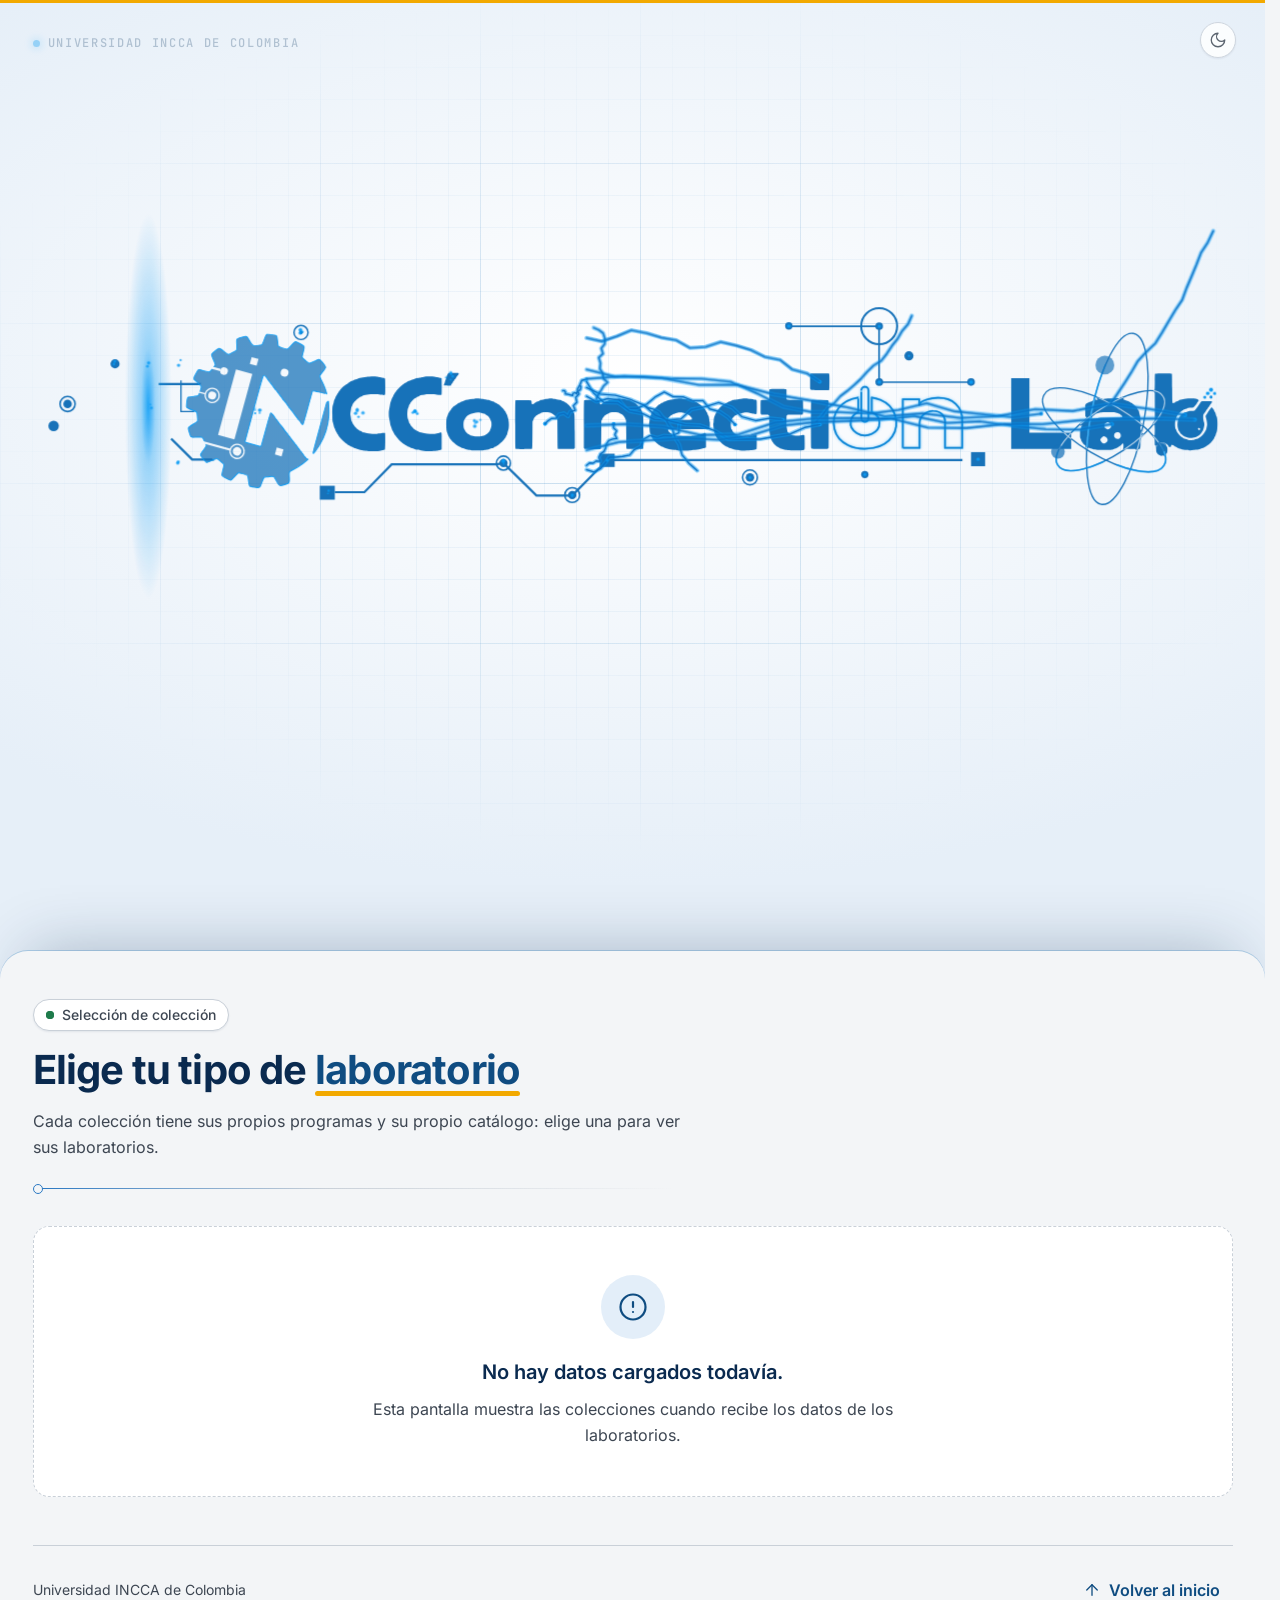
==== index.html @ 009365b4 "first commit" ====
<!DOCTYPE html>
<html lang="es">
<head>
  <meta charset="UTF-8" />
  <meta name="viewport" content="width=device-width, initial-scale=1, viewport-fit=cover" />
  <title>Laboratorios · INCConnection Lab</title>
  <meta name="color-scheme" content="light dark" />
  <!-- theme-color = --incca-primary-900 en claro y el fondo del tema oscuro (diseño/DESIGN.md §3.1 y §3.7) -->
  <meta name="theme-color" media="(prefers-color-scheme: light)" content="#0A2A4F" />
  <meta name="theme-color" media="(prefers-color-scheme: dark)" content="#060F1E" />
  <link rel="icon" href="data:," />
  <!-- Tema guardado: va antes del CSS para que no parpadee -->
  <script src="./assets/js/tema-init.js"></script>
  <link rel="preload" href="./assets/fonts/inter-latin-wght-normal.woff2" as="font" type="font/woff2" crossorigin />
  <link rel="preload" href="./assets/fonts/jetbrains-mono-latin-wght-normal.woff2" as="font" type="font/woff2" crossorigin />
  <link rel="stylesheet" href="./assets/css/styles.css" />
  <link rel="stylesheet" href="./assets/css/logo-intro.css" />
  <link rel="stylesheet" href="./assets/css/index-styles.css" />
</head>
<body>
  <noscript>
    <div class="noscript-full">Esta página necesita JavaScript habilitado.</div>
  </noscript>
  <main id="app"><!-- todo el contenido lo inyecta assets/js/index-main.js --></main>
  <script src="./assets/js/visor-ui.js"></script>
  <!-- Intro del logo (opcional): geometría vectorial generada + animación. Sin estos dos, la pantalla muestra solo el selector. -->
  <script src="./assets/js/logo-intro-svg.js"></script>
  <script src="./assets/js/logo-intro.js"></script>
  <script src="./assets/js/index-main.js"></script>
</body>
</html>
---- assets/css/styles.css ----
/* ==========================================================================
   Visor de Laboratorios · Universidad INCCA de Colombia
   --------------------------------------------------------------------------
   Hoja de estilos compartida por las 4 pantallas del visor (index, programa,
   catalogo y video). CSS escrito a mano: sin Tailwind, sin frameworks y sin
   CDN (fuentes autohospedadas en ../fonts, íconos SVG propios en
   assets/js/visor-ui.js). No depende de ningún módulo del proyecto: solo
   estiliza lo que cada pantalla genera a partir del JSON de window.name.

   Sistema de diseño: diseño/DESIGN.md
   - Solo tokens --incca-* (§3) y sus roles de tema --tema-* (§3.7, ver
     sección 2b). Los pocos valores derivados (transparencia del overlay,
     escalas de espacio y tipografía) salen de esos mismos tokens y están
     declarados en :root.
   - Tema claro y oscuro: automático según el sistema, con botón para
     cambiarlo (assets/js/visor-ui.js). Los componentes solo usan roles
     --tema-*; la paleta --incca-* queda para lo que no cambia de tema.
   - Mobile first. Breakpoints: sm 576 · md 768 · lg 992 · xl 1200.
   - Interacción: transiciones <= 200 ms, solo opacity y transform (§6).
   - Desviación declarada (pedido explícito del proyecto, §0 regla 4): la
     ilustración de laboratorio, el cargador y los estados vacíos usan
     animaciones ambientales en bucle, lentas y sutiles (burbujas, órbitas,
     oleaje). También animan solo opacity/transform y se apagan con
     prefers-reduced-motion.
   ========================================================================== */

/* 1. Fuentes autohospedadas (SIL Open Font License, ver ../fonts/) ------- */

@font-face {
  font-family: "Inter";
  font-style: normal;
  font-weight: 100 900;
  font-display: swap;
  src: url("../fonts/inter-latin-wght-normal.woff2") format("woff2");
  unicode-range: U+0000-00FF, U+0131, U+0152-0153, U+02BB-02BC, U+02C6, U+02DA, U+02DC, U+0304, U+0308, U+0329, U+2000-206F, U+20AC, U+2122, U+2191, U+2193, U+2212, U+2215, U+FEFF, U+FFFD;
}

@font-face {
  font-family: "JetBrains Mono";
  font-style: normal;
  font-weight: 100 800;
  font-display: swap;
  src: url("../fonts/jetbrains-mono-latin-wght-normal.woff2") format("woff2");
  unicode-range: U+0000-00FF, U+0131, U+0152-0153, U+02BB-02BC, U+02C6, U+02DA, U+02DC, U+0304, U+0308, U+0329, U+2000-206F, U+20AC, U+2122, U+2191, U+2193, U+2212, U+2215, U+FEFF, U+FFFD;
}

/* 2. Tokens (DESIGN.md §3 y §4.1) ---------------------------------------- */

:root {
  /* §3.1 Color de marca */
  --incca-primary-900: #0A2A4F;
  --incca-primary-700: #0F4C81;
  --incca-primary-500: #2A78C2;
  --incca-primary-100: #E3EEF9;
  --incca-accent-600: #C8102E;
  --incca-accent-100: #FCE8EB;
  --incca-gold-500: #F2A900;

  /* §3.2 Neutros */
  --incca-neutral-900: #1A1F26;
  --incca-neutral-700: #3D4652;
  --incca-neutral-500: #6B7684;
  --incca-neutral-300: #C9D0D8;
  --incca-neutral-100: #F3F5F7;
  --incca-white: #FFFFFF;

  /* §3.3 Semánticos y su fondo asociado */
  --incca-success: #1E7B4B;
  --incca-success-bg: #E4F4EB;
  --incca-warning: #8A5A00;
  --incca-warning-bg: #FFF3D6;
  --incca-danger: #B3261E;
  --incca-danger-bg: #FCE9E7;
  --incca-info: #0F4C81;
  --incca-info-bg: #E3EEF9;

  /* §3.5 Tipografía */
  --incca-font-sans: "Inter", "Segoe UI", system-ui, -apple-system, sans-serif;
  --incca-font-mono: "JetBrains Mono", "Consolas", monospace;
  --incca-text-display: 2.5rem;   /* 40 px · 700 · 1.15 */
  --incca-text-h1: 2rem;          /* 32 px · 700 · 1.2  */
  --incca-text-h2: 1.5rem;        /* 24 px · 600 · 1.25 */
  --incca-text-h3: 1.25rem;       /* 20 px · 600 · 1.3  */
  --incca-text-body: 1rem;        /* 16 px · 400 · 1.6  */
  --incca-text-small: 0.875rem;   /* 14 px · 400 · 1.5  */
  --incca-text-caption: 0.75rem;  /* 12 px · 500 · 1.4  */

  /* §3.6 Espaciado (escala base 4 px), radios y sombras */
  --incca-space-1: 4px;
  --incca-space-2: 8px;
  --incca-space-3: 12px;
  --incca-space-4: 16px;
  --incca-space-5: 24px;
  --incca-space-6: 32px;
  --incca-space-7: 48px;
  --incca-space-8: 64px;
  --incca-radius-sm: 4px;
  --incca-radius-md: 8px;
  --incca-radius-lg: 16px;
  --incca-shadow-sm: 0 1px 2px rgba(10,42,79,.08);
  --incca-shadow-md: 0 4px 12px rgba(10,42,79,.12);

  /* Derivado: primary-900 al 60 % para el fondo del modal */
  --incca-overlay: rgba(10, 42, 79, .6);

  /* Movimiento (§6) */
  --incca-duration: 200ms;
  --incca-duration-fast: 150ms;
  --incca-ease: cubic-bezier(.2, .7, .2, 1);

  /* Layout: contenedor = breakpoint xl */
  --incca-container: 1200px;
  --incca-gutter: var(--incca-space-4);
}

@media (min-width: 768px) {
  :root { --incca-gutter: var(--incca-space-5); }
}

@media (min-width: 992px) {
  :root { --incca-gutter: var(--incca-space-6); }
}

/* 2b. Tema claro / oscuro ------------------------------------------------
   Los tokens --incca-* de arriba son la PALETA: valores fijos, tal como los
   define diseño/DESIGN.md §3. Lo que cambia con el tema no los usa directo:
   usa estos ROLES --tema-*. En el tema claro apuntan a la paleta (el visor se
   ve exactamente como antes); en el oscuro toman los valores de
   DESIGN.md §3.7.
   - Sin preferencia guardada manda el sistema (prefers-color-scheme).
   - Con preferencia guardada (botón de tema de visor-ui.js) <html data-tema>
     vale "claro" u "oscuro" y la fuerza.
   - El bloque oscuro se declara dos veces (media query y atributo) porque
     CSS no permite compartir un bloque entre ambas condiciones: mantenerlos
     iguales.
   Las zonas que son oscuras en los dos temas (pie, reproductor y miniatura
   de video) siguen usando la paleta directa. */

:root {
  color-scheme: light;

  --tema-fondo: var(--incca-neutral-100);        /* fondo de página */
  --tema-fondo-2: var(--incca-neutral-100);      /* zonas hundidas dentro de una superficie */
  --tema-superficie: var(--incca-white);         /* tarjetas, campos, modal */
  --tema-suave: var(--incca-primary-100);        /* fondo suave de marca */
  --tema-borde: var(--incca-neutral-300);
  --tema-borde-fuerte: var(--incca-neutral-500);
  --tema-borde-campo: var(--incca-neutral-300);   /* borde de campos y botones de filtro (en oscuro, >= 3:1) */
  --tema-texto: var(--incca-neutral-900);
  --tema-texto-2: var(--incca-neutral-700);
  --tema-texto-3: var(--incca-neutral-500);
  --tema-titulo: var(--incca-primary-900);
  --tema-marca: var(--incca-primary-700);        /* enlaces, íconos, trazos */
  --tema-anillo: var(--incca-primary-500);       /* foco, hover y azul medio de las ilustraciones */
  --tema-boton: var(--incca-primary-700);
  --tema-boton-hover: var(--incca-primary-500);
  --tema-sobre-boton: var(--incca-white);
}

@media (prefers-color-scheme: dark) {
  :root:not([data-tema="claro"]) {
    color-scheme: dark;

    --tema-fondo: #060F1E;
    --tema-fondo-2: #0A1A31;
    --tema-superficie: #0D1F38;
    --tema-suave: #12305A;
    --tema-borde: #22406A;
    --tema-borde-fuerte: #3A5F8F;
    --tema-borde-campo: #4A739F;
    --tema-texto: #E6EEF8;
    --tema-texto-2: #B3C4DA;
    --tema-texto-3: #8CA1BD;
    --tema-titulo: #F2F7FD;
    --tema-marca: #74B7F5;
    --tema-anillo: #4A9BE8;
    --tema-boton: #5AA9F0;
    --tema-boton-hover: #7DBDF7;
    --tema-sobre-boton: #04152B;

    --incca-success: #5FD39B;
    --incca-success-bg: #0E3324;
    --incca-warning: #F2C66D;
    --incca-warning-bg: #3A2B07;
    --incca-danger: #FF9C93;
    --incca-danger-bg: #3D1512;
    --incca-info: #8EC5F7;
    --incca-info-bg: #10294B;

    --incca-shadow-sm: 0 1px 2px rgba(0, 0, 0, .45);
    --incca-shadow-md: 0 8px 22px rgba(0, 0, 0, .5);
    --incca-overlay: rgba(2, 8, 18, .72);
  }
}

:root[data-tema="oscuro"] {
  color-scheme: dark;

  --tema-fondo: #060F1E;
  --tema-fondo-2: #0A1A31;
  --tema-superficie: #0D1F38;
  --tema-suave: #12305A;
  --tema-borde: #22406A;
  --tema-borde-fuerte: #3A5F8F;
  --tema-borde-campo: #4A739F;
  --tema-texto: #E6EEF8;
  --tema-texto-2: #B3C4DA;
  --tema-texto-3: #8CA1BD;
  --tema-titulo: #F2F7FD;
  --tema-marca: #74B7F5;
  --tema-anillo: #4A9BE8;
  --tema-boton: #5AA9F0;
  --tema-boton-hover: #7DBDF7;
  --tema-sobre-boton: #04152B;

  --incca-success: #5FD39B;
  --incca-success-bg: #0E3324;
  --incca-warning: #F2C66D;
  --incca-warning-bg: #3A2B07;
  --incca-danger: #FF9C93;
  --incca-danger-bg: #3D1512;
  --incca-info: #8EC5F7;
  --incca-info-bg: #10294B;

  --incca-shadow-sm: 0 1px 2px rgba(0, 0, 0, .45);
  --incca-shadow-md: 0 8px 22px rgba(0, 0, 0, .5);
  --incca-overlay: rgba(2, 8, 18, .72);
}

/* 3. Base ----------------------------------------------------------------- */

*, *::before, *::after {
  box-sizing: border-box;
}

html {
  -webkit-text-size-adjust: 100%;
  text-size-adjust: 100%;
  scrollbar-gutter: stable;
}

body {
  margin: 0;
  min-height: 100vh;
  min-height: 100dvh;
  display: flex;
  flex-direction: column;
  background: var(--tema-fondo);
  color: var(--tema-texto);
  font-family: var(--incca-font-sans);
  font-size: var(--incca-text-body);
  line-height: 1.6;
  -webkit-font-smoothing: antialiased;
  -moz-osx-font-smoothing: grayscale;
}

#app {
  flex: 1 0 auto;
  display: flex;
  flex-direction: column;
}

h1, h2, h3, h4, p, dl, dd {
  margin: 0;
}

a {
  color: var(--tema-marca);
  text-underline-offset: 3px;
}

button, input {
  font: inherit;
  color: inherit;
}

button {
  cursor: pointer;
}

img {
  display: block;
  max-width: 100%;
}

:focus-visible {
  outline: 2px solid var(--tema-anillo);
  outline-offset: 2px;
}

::selection {
  background: var(--tema-suave);
  color: var(--tema-titulo);
}

/* 4. Utilidades ----------------------------------------------------------- */

.container {
  width: 100%;
  max-width: calc(var(--incca-container) + 2 * var(--incca-gutter));
  margin-inline: auto;
  padding-inline: var(--incca-gutter);
}

.visually-hidden {
  position: absolute;
  width: 1px;
  height: 1px;
  margin: -1px;
  padding: 0;
  overflow: hidden;
  clip-path: inset(50%);
  white-space: nowrap;
  border: 0;
}

.font-mono {
  font-family: var(--incca-font-mono);
}

.icon {
  display: inline-block;
  flex-shrink: 0;
  width: 1.25em;
  height: 1.25em;
  vertical-align: -0.25em;
  fill: none;
  stroke: currentColor;
  stroke-width: 1.75;
  stroke-linecap: round;
  stroke-linejoin: round;
}

.icon-sprite {
  position: absolute;
  width: 0;
  height: 0;
  overflow: hidden;
}

/* Sin JavaScript */
.noscript-full {
  position: fixed;
  inset: 0;
  z-index: 9999;
  display: flex;
  align-items: center;
  justify-content: center;
  padding: var(--incca-space-6);
  background: var(--incca-primary-900);
  color: var(--incca-white);
  font-size: var(--incca-text-h3);
  font-weight: 600;
  line-height: 1.3;
  text-align: center;
}

/* 5. Barra institucional ------------------------------------------------- */

.site-header {
  background: var(--incca-primary-900);
  color: var(--incca-white);
  border-bottom: 3px solid var(--incca-gold-500);
}

.site-header__inner {
  display: flex;
  align-items: center;
  min-height: 64px;
}

.brand {
  display: inline-flex;
  align-items: center;
  gap: var(--incca-space-3);
}

.brand__seal {
  display: inline-flex;
  align-items: center;
  justify-content: center;
  width: 40px;
  height: 40px;
  border-radius: var(--incca-radius-md);
  background: var(--incca-gold-500);
  color: var(--incca-primary-900);
}

.brand__seal .icon {
  width: 24px;
  height: 24px;
  stroke-width: 2;
}

.brand__text {
  display: flex;
  flex-direction: column;
  line-height: 1.2;
}

.brand__name {
  font-weight: 700;
  letter-spacing: .01em;
}

.brand__product {
  font-size: var(--incca-text-caption);
  font-weight: 500;
  letter-spacing: .08em;
  text-transform: uppercase;
  color: var(--incca-primary-100);
}

@media (max-width: 767.98px) {
  .brand__name-long {
    position: absolute;
    width: 1px;
    height: 1px;
    overflow: hidden;
    clip-path: inset(50%);
    white-space: nowrap;
  }
}

@media (min-width: 768px) {
  .brand__name-short { display: none; }
}

/* 5b. Botón de tema (claro / oscuro) -------------------------------------
   Ícono sutil, fijo arriba a la derecha y alineado con el contenedor. Lo
   inserta visor-ui.js en todas las pantallas; .topbar le reserva su lugar.
   El ícono es el del tema al que se cambia (luna en claro, sol en oscuro). */

.tema-dock {
  position: fixed;
  top: 0;
  left: 0;
  right: 0;
  z-index: 45;
  pointer-events: none;
  transition: transform var(--incca-duration) var(--incca-ease), opacity var(--incca-duration) var(--incca-ease);
}

/* Al bajar por la página se esconde para no tapar el contenido (visor-ui.js) */
.tema-dock.is-oculto:not(:focus-within) {
  opacity: 0;
  transform: translateY(-16px);
}

.tema-dock.is-oculto:not(:focus-within) .tema-toggle {
  pointer-events: none;
}

.tema-dock__inner {
  display: flex;
  justify-content: flex-end;
  padding-top: max(18px, calc(env(safe-area-inset-top) + 8px));
}

.tema-toggle {
  position: relative;
  display: inline-flex;
  align-items: center;
  justify-content: center;
  width: 44px;
  height: 44px;
  padding: 0;
  border: 0;
  border-radius: 50%;
  background: transparent;
  color: var(--tema-texto-2);
  pointer-events: auto;
  -webkit-tap-highlight-color: transparent;
}

.tema-toggle__disc {
  position: relative;
  display: block;
  width: 36px;
  height: 36px;
  border: 1px solid var(--tema-borde);
  border-radius: 50%;
  background: var(--tema-superficie);
  box-shadow: var(--incca-shadow-sm);
  opacity: .82;
  transition: opacity var(--incca-duration-fast) var(--incca-ease), transform var(--incca-duration-fast) var(--incca-ease);
}

.tema-toggle:hover .tema-toggle__disc,
.tema-toggle:focus-visible .tema-toggle__disc {
  opacity: 1;
  border-color: var(--tema-anillo);
}

.tema-toggle:active .tema-toggle__disc {
  transform: scale(.94);
}

.tema-toggle:focus-visible {
  outline: 2px solid var(--tema-anillo);
  outline-offset: 0;
}

.tema-toggle .icon {
  position: absolute;
  top: 50%;
  left: 50%;
  width: 18px;
  height: 18px;
  margin: -9px 0 0 -9px;
  transition: transform var(--incca-duration) var(--incca-ease), opacity var(--incca-duration) var(--incca-ease);
}

.tema-toggle__sol {
  opacity: 0;
  transform: rotate(-90deg) scale(.5);
}

.tema-toggle[data-modo="oscuro"] .tema-toggle__luna {
  opacity: 0;
  transform: rotate(90deg) scale(.5);
}

.tema-toggle[data-modo="oscuro"] .tema-toggle__sol {
  opacity: 1;
  transform: none;
}

/* 6. Hero (encabezado de cada pantalla) --------------------------------- */

.hero {
  position: relative;
  isolation: isolate;
  overflow: hidden;
  background: var(--tema-superficie);
  border-bottom: 1px solid var(--tema-borde);
}

/* Papel milimetrado: líneas finas cada 24 px y más marcadas cada 120 px.
   El dibujo es una máscara; el color sale del token primary-100. */
.hero::before {
  content: "";
  position: absolute;
  inset: 0;
  z-index: -1;
  background-color: var(--tema-suave);
  -webkit-mask: url("data:image/svg+xml,%3Csvg xmlns='http://www.w3.org/2000/svg' width='120' height='120'%3E%3Cg fill='none' stroke='black'%3E%3Cpath stroke-opacity='.55' d='M0 24.5h120M0 48.5h120M0 72.5h120M0 96.5h120M24.5 0v120M48.5 0v120M72.5 0v120M96.5 0v120'/%3E%3Cpath d='M0 .5h120M.5 0v120'/%3E%3C/g%3E%3C/svg%3E") 0 0 / 120px 120px repeat;
  mask: url("data:image/svg+xml,%3Csvg xmlns='http://www.w3.org/2000/svg' width='120' height='120'%3E%3Cg fill='none' stroke='black'%3E%3Cpath stroke-opacity='.55' d='M0 24.5h120M0 48.5h120M0 72.5h120M0 96.5h120M24.5 0v120M48.5 0v120M72.5 0v120M96.5 0v120'/%3E%3Cpath d='M0 .5h120M.5 0v120'/%3E%3C/g%3E%3C/svg%3E") 0 0 / 120px 120px repeat;
  pointer-events: none;
}

.topbar {
  display: flex;
  flex-wrap: wrap;
  align-items: center;
  justify-content: space-between;
  gap: var(--incca-space-3);
  padding-top: var(--incca-space-5);
  padding-right: 52px; /* lugar del botón de tema (fijo, arriba a la derecha) */
}

.topbar__spacer {
  display: block;
}

.hero__inner {
  display: grid;
  gap: var(--incca-space-6);
  padding-block: var(--incca-space-5) var(--incca-space-7);
}

.hero__text {
  min-width: 0;
}

.hero__art {
  display: none;
}

@media (min-width: 992px) {
  .hero__inner {
    grid-template-columns: minmax(0, 1fr) 380px;
    align-items: center;
    padding-block: var(--incca-space-5) var(--incca-space-7);
  }

  .hero__art {
    display: block;
  }
}

.hero__eyebrow {
  display: inline-flex;
  align-items: center;
  gap: var(--incca-space-2);
  margin-bottom: var(--incca-space-4);
  color: var(--tema-marca);
  font-size: var(--incca-text-small);
  font-weight: 600;
  line-height: 1.5;
}

.hero__eyebrow-icon {
  display: inline-flex;
  align-items: center;
  justify-content: center;
  width: 32px;
  height: 32px;
  border-radius: var(--incca-radius-md);
  background: var(--tema-suave);
}

.hero__eyebrow-icon .icon {
  width: 18px;
  height: 18px;
}

.hero__title {
  color: var(--tema-titulo);
  font-size: var(--incca-text-h1);
  font-weight: 700;
  line-height: 1.2;
  letter-spacing: -0.02em;
  text-wrap: balance;
}

@media (min-width: 768px) {
  .hero__title {
    font-size: var(--incca-text-display);
    line-height: 1.15;
  }
}

/* Palabra destacada del título, con subrayado gold-500 que se "traza" */
.hero__highlight {
  position: relative;
  display: inline-block;
  color: var(--tema-marca);
}

.hero__highlight::after {
  content: "";
  position: absolute;
  left: 0;
  right: 0;
  bottom: -0.06em;
  height: 0.12em;
  border-radius: var(--incca-radius-sm);
  background: var(--incca-gold-500);
  transform-origin: left center;
  animation: incca-trazo var(--incca-duration) var(--incca-ease) 180ms backwards;
}

.hero__lead {
  max-width: 70ch;
  margin-top: var(--incca-space-4);
  color: var(--tema-texto-2);
  text-wrap: pretty;
}

.hero__badges {
  display: flex;
  flex-wrap: wrap;
  gap: var(--incca-space-2);
  margin-bottom: var(--incca-space-4);
}

/* Entrada del hero: escalonada, 200 ms, solo opacity + transform */
.hero__text > * {
  animation: incca-subir var(--incca-duration) var(--incca-ease) backwards;
}

.hero__text > :nth-child(2) { animation-delay: 60ms; }
.hero__text > :nth-child(3) { animation-delay: 120ms; }
.hero__text > :nth-child(4) { animation-delay: 180ms; }

.hero__art {
  animation: incca-aparecer var(--incca-duration) var(--incca-ease) 120ms backwards;
}

/* Variante compacta (video.html): sin ilustración */
.hero--compact .hero__inner {
  grid-template-columns: minmax(0, 1fr);
  padding-block: var(--incca-space-5) var(--incca-space-6);
}

/* 7. Chip de estado con "LED" de instrumento ---------------------------- */

.status-chip {
  display: inline-flex;
  align-items: center;
  gap: var(--incca-space-2);
  min-height: 32px;
  max-width: 100%;
  padding: var(--incca-space-1) var(--incca-space-3);
  border: 1px solid var(--tema-borde);
  border-radius: var(--incca-radius-lg);
  background: var(--tema-superficie);
  box-shadow: var(--incca-shadow-sm);
  color: var(--tema-texto-2);
  font-size: var(--incca-text-small);
  font-weight: 500;
  line-height: 1.4;
}

.status-chip__led {
  position: relative;
  flex-shrink: 0;
  width: 8px;
  height: 8px;
  border-radius: 50%;
  background: var(--incca-success);
}

.status-chip__led::after {
  content: "";
  position: absolute;
  inset: 0;
  border-radius: 50%;
  background: var(--incca-success);
  animation: incca-led 2.4s ease-out infinite;
}

/* 8. Botones (DESIGN.md §5) ---------------------------------------------- */

.btn {
  display: inline-flex;
  align-items: center;
  justify-content: center;
  gap: var(--incca-space-2);
  min-height: 44px;
  padding: 0 var(--incca-space-4);
  border: 1px solid transparent;
  border-radius: var(--incca-radius-md);
  font-size: var(--incca-text-body);
  font-weight: 600;
  line-height: 1.2;
  text-decoration: none;
  white-space: nowrap;
  cursor: pointer;
  transition: transform var(--incca-duration-fast) var(--incca-ease);
}

@media (min-width: 768px) {
  .btn { min-height: 40px; }
}

.btn:active {
  transform: translateY(1px);
}

.btn .icon {
  width: 18px;
  height: 18px;
  transition: transform var(--incca-duration-fast) var(--incca-ease);
}

.btn--primary {
  background: var(--tema-boton);
  color: var(--tema-sobre-boton);
}

.btn--primary:hover {
  background: var(--tema-boton-hover);
}

.btn--secondary {
  background: var(--tema-superficie);
  border-color: var(--tema-marca);
  color: var(--tema-marca);
}

.btn--secondary:hover {
  background: var(--tema-suave);
}

.btn--tertiary {
  background: transparent;
  color: var(--tema-marca);
  padding-inline: var(--incca-space-3);
}

.btn--tertiary:hover {
  background: var(--tema-suave);
}

.btn--block {
  width: 100%;
}

@media (hover: hover) {
  .btn:hover .icon--arrow-right { transform: translateX(3px); }
  .btn:hover .icon--arrow-left { transform: translateX(-3px); }
}

/* 9. Chips, badges y alertas --------------------------------------------- */

.chip-list {
  display: flex;
  flex-wrap: wrap;
  gap: var(--incca-space-2);
  margin: 0;
  padding: 0;
  list-style: none;
}

.chip {
  display: inline-flex;
  align-items: center;
  gap: var(--incca-space-1);
  min-height: 28px;
  padding: 2px var(--incca-space-2);
  border: 1px solid var(--tema-borde);
  border-radius: var(--incca-radius-sm);
  background: var(--tema-fondo-2);
  color: var(--tema-texto);
  font-size: var(--incca-text-small);
  line-height: 1.4;
}

.chip--category {
  max-width: 100%;
  border-color: transparent;
  background: var(--tema-suave);
  color: var(--tema-titulo);
  font-weight: 600;
}

.chip--category .icon {
  width: 16px;
  height: 16px;
  color: var(--tema-marca);
}

.badge {
  display: inline-flex;
  align-items: center;
  gap: var(--incca-space-1);
  min-height: 24px;
  padding: 2px var(--incca-space-2);
  border-radius: var(--incca-radius-sm);
  font-size: var(--incca-text-caption);
  font-weight: 600;
  line-height: 1.4;
  letter-spacing: .02em;
  white-space: nowrap;
}

.badge .icon {
  width: 14px;
  height: 14px;
  stroke-width: 2.25;
}

.badge--success {
  background: var(--incca-success-bg);
  color: var(--incca-success);
}

.badge--warning {
  background: var(--incca-warning-bg);
  color: var(--incca-warning);
}

.badge--solid {
  background: var(--tema-boton);
  color: var(--tema-sobre-boton);
}

.badge--outline {
  border: 1px solid var(--tema-borde);
  background: var(--tema-superficie);
  color: var(--tema-titulo);
}

.alert {
  display: flex;
  align-items: flex-start;
  gap: var(--incca-space-3);
  padding: var(--incca-space-4);
  border-left: 4px solid;
  border-radius: 0 var(--incca-radius-md) var(--incca-radius-md) 0;
  font-size: var(--incca-text-small);
  line-height: 1.5;
}

.alert .icon {
  width: 20px;
  height: 20px;
  margin-top: 1px;
}

.alert--info {
  border-left-color: var(--incca-info);
  background: var(--incca-info-bg);
  color: var(--incca-info);
}

.section-title {
  display: flex;
  align-items: center;
  gap: var(--incca-space-2);
  margin-bottom: var(--incca-space-3);
  color: var(--tema-texto-2);
  font-size: var(--incca-text-small);
  font-weight: 600;
  line-height: 1.4;
  letter-spacing: .06em;
  text-transform: uppercase;
}

.section-title .icon {
  width: 18px;
  height: 18px;
  color: var(--tema-marca);
}

/* 10. Estructura de contenido y pie ------------------------------------- */

.content {
  flex: 1 0 auto;
  padding-block: var(--incca-space-6) var(--incca-space-7);
}

@media (min-width: 768px) {
  .content { padding-block: var(--incca-space-7) var(--incca-space-8); }
}

.site-footer {
  background: var(--incca-primary-900);
  color: var(--incca-white);
}

.site-footer__inner {
  display: flex;
  align-items: center;
  justify-content: center;
  gap: var(--incca-space-3);
  padding-block: var(--incca-space-5);
  font-size: var(--incca-text-small);
  line-height: 1.5;
  text-align: center;
}

.site-footer .icon {
  width: 20px;
  height: 20px;
  color: var(--incca-gold-500);
}

@media (max-width: 575.98px) {
  .site-footer__inner {
    flex-direction: column;
    gap: var(--incca-space-2);
  }
}

/* 11. Tarjetas (DESIGN.md §5: white, borde neutral-300, radio lg, sombra sm,
       padding 24 px) --------------------------------------------------------- */

.card {
  position: relative;
  padding: var(--incca-space-5);
  border: 1px solid var(--tema-borde);
  border-radius: var(--incca-radius-lg);
  background: var(--tema-superficie);
  box-shadow: var(--incca-shadow-sm);
}

/* Tarjeta clickeable: se eleva y aparece un anillo primary-500 con sombra md.
   El anillo es una capa aparte para animar solo su opacity. */
.card--interactive,
.lab-card {
  transition: transform var(--incca-duration) var(--incca-ease);
}

.card--interactive::before,
.lab-card::before {
  content: "";
  position: absolute;
  inset: -1px;
  z-index: 2;
  border: 1px solid var(--tema-anillo);
  border-radius: inherit;
  box-shadow: var(--incca-shadow-md);
  opacity: 0;
  pointer-events: none;
  transition: opacity var(--incca-duration) var(--incca-ease);
}

.card--interactive:focus-within::before,
.lab-card:focus-visible::before {
  opacity: 1;
}

@media (hover: hover) {
  .card--interactive:hover,
  .lab-card:hover {
    transform: translateY(-4px);
  }

  .card--interactive:hover::before,
  .lab-card:hover::before {
    opacity: 1;
  }
}

/* Enlace "estirado": toda la tarjeta es el área de clic del link, sin
   cambiar el link en sí (programa-main.js engancha su click al <a>). */
.card-link::after {
  content: "";
  position: absolute;
  inset: 0;
  z-index: 3;
  border-radius: var(--incca-radius-lg);
}

.card-link:focus-visible {
  outline: none;
}

.card-link:focus-visible::after {
  outline: 2px solid var(--tema-anillo);
  outline-offset: 2px;
}

/* 12. Pantalla 1 · tarjetas de colección --------------------------------- */

.collection-grid {
  display: grid;
  grid-template-columns: minmax(0, 1fr);
  gap: var(--incca-space-5);
}

@media (min-width: 768px) {
  .collection-grid { grid-template-columns: repeat(2, minmax(0, 1fr)); }
}

@media (min-width: 992px) {
  .collection-grid { grid-template-columns: repeat(3, minmax(0, 1fr)); }
}

.collection-card {
  display: flex;
  flex-direction: column;
  gap: var(--incca-space-4);
}

.collection-card__top {
  display: flex;
  align-items: flex-start;
  justify-content: space-between;
  gap: var(--incca-space-3);
}

.collection-card__title {
  color: var(--tema-titulo);
  font-size: var(--incca-text-h2);
  font-weight: 600;
  line-height: 1.25;
}

.collection-card__desc {
  color: var(--tema-texto-2);
}

.collection-card__footer {
  display: flex;
  flex-wrap: wrap;
  align-items: center;
  justify-content: space-between;
  gap: var(--incca-space-3);
  margin-top: auto;
  padding-top: var(--incca-space-4);
  border-top: 1px solid var(--tema-borde);
}

.collection-card__count {
  display: inline-flex;
  align-items: baseline;
  gap: var(--incca-space-2);
  color: var(--tema-texto-2);
  font-size: var(--incca-text-small);
}

.collection-card__count strong {
  color: var(--tema-titulo);
  font-family: var(--incca-font-mono);
  font-size: var(--incca-text-h2);
  font-weight: 700;
  line-height: 1;
}

.collection-card__count .icon {
  align-self: center;
  width: 18px;
  height: 18px;
}

/* Cifra grande arriba y unidad debajo: deja lugar a "Ingresar" en la
   misma fila aun en tarjetas angostas. */
.collection-card__count--stack {
  flex-direction: column;
  align-items: flex-start;
  gap: var(--incca-space-1);
  line-height: 1.2;
}

.collection-card__disabled {
  color: var(--tema-texto-2);
  font-size: var(--incca-text-small);
  font-weight: 600;
}

.collection-card--inactive {
  border-style: dashed;
  background: var(--tema-fondo-2);
  box-shadow: none;
}

.collection-card--inactive .collection-card__title {
  color: var(--tema-texto-2);
}

/* Arte de colección (64 px) */
.collection-art {
  width: 64px;
  height: 64px;
  overflow: visible;
}

.collection-art__base { fill: var(--tema-suave); }

.collection-art__track {
  fill: none;
  stroke: var(--tema-anillo);
  stroke-width: 1.5;
  stroke-dasharray: 2 5;
  stroke-linecap: round;
}

.collection-art__stroke {
  fill: none;
  stroke: var(--tema-marca);
  stroke-width: 2.25;
  stroke-linecap: round;
  stroke-linejoin: round;
}

.collection-art__orbit,
.collection-art__reel {
  transform-box: fill-box;
  transform-origin: center;
  animation: incca-girar 9s linear infinite;
}

.collection-art__satellite { fill: var(--incca-accent-600); }

.collection-art__reel-body {
  fill: var(--tema-superficie);
  stroke: var(--tema-marca);
  stroke-width: 2.25;
}

.collection-art__hole { fill: var(--tema-marca); }
.collection-art__hub { fill: var(--incca-accent-600); }
.collection-art__liquid { fill: var(--tema-anillo); }

.collection-art__bubble {
  fill: var(--incca-white);
  opacity: 0;
  transform-box: fill-box;
  transform-origin: center;
  animation: incca-burbuja-mini 2.8s ease-in infinite;
}

.collection-art__bubble:nth-of-type(2) { animation-delay: .9s; }
.collection-art__bubble:nth-of-type(3) { animation-delay: 1.8s; }

.collection-card--inactive .collection-art__base {
  fill: var(--tema-superficie);
  stroke: var(--tema-borde);
}

.collection-card--inactive .collection-art__stroke,
.collection-card--inactive .collection-art__reel-body { stroke: var(--tema-texto-3); }

.collection-card--inactive .collection-art__liquid,
.collection-card--inactive .collection-art__hole { fill: var(--tema-borde); }

.collection-card--inactive .collection-art__hub { fill: var(--tema-texto-3); }

/* 13. Estados: cargando y vacío ----------------------------------------- */

.loader {
  grid-column: 1 / -1;
  display: flex;
  flex-direction: column;
  align-items: center;
  justify-content: center;
  gap: var(--incca-space-3);
  padding: var(--incca-space-8) var(--incca-space-4);
  text-align: center;
}

.loader__art {
  width: 72px;
  height: 72px;
}

.loader__text {
  color: var(--tema-titulo);
  font-size: var(--incca-text-small);
  font-weight: 600;
}

.loader__glass { fill: var(--tema-superficie); }

.loader__line {
  fill: none;
  stroke: var(--tema-titulo);
  stroke-width: 2.5;
  stroke-linecap: round;
  stroke-linejoin: round;
}

.loader__liquid {
  fill: var(--tema-anillo);
  transform-box: fill-box;
  transform-origin: 50% 100%;
  animation: incca-llenar 1.6s ease-in-out infinite alternate;
}

.loader__bubble {
  fill: var(--incca-white);
  opacity: 0;
  transform-box: fill-box;
  transform-origin: center;
  animation: incca-burbuja-mini 1.8s ease-in infinite;
}

.loader__bubble:nth-of-type(2) { animation-delay: .6s; }
.loader__bubble:nth-of-type(3) { animation-delay: 1.2s; }

/* Variante sobre fondo oscuro (detrás del reproductor de video) */
.loader--on-dark .loader__text { color: var(--incca-white); }
.loader--on-dark .loader__line { stroke: var(--incca-primary-100); }
.loader--on-dark .loader__glass { fill: var(--incca-primary-900); }

.empty-state {
  grid-column: 1 / -1;
  display: flex;
  flex-direction: column;
  align-items: center;
  gap: var(--incca-space-3);
  padding: var(--incca-space-7) var(--incca-space-5);
  border: 1px dashed var(--tema-borde);
  border-radius: var(--incca-radius-lg);
  background: var(--tema-superficie);
  text-align: center;
}

.empty-state__icon {
  display: inline-flex;
  align-items: center;
  justify-content: center;
  width: 64px;
  height: 64px;
  margin-bottom: var(--incca-space-2);
  border-radius: 50%;
  background: var(--tema-suave);
  color: var(--tema-marca);
  animation: incca-flotar 4s ease-in-out infinite;
}

.empty-state__icon .icon {
  width: 30px;
  height: 30px;
}

.empty-state__title {
  max-width: 40ch;
  color: var(--tema-titulo);
  font-size: var(--incca-text-h3);
  font-weight: 600;
  line-height: 1.3;
}

.empty-state__text {
  max-width: 60ch;
  color: var(--tema-texto-2);
}

.empty-state .btn {
  margin-top: var(--incca-space-2);
}

/* 14. Pantalla 3 · catálogo: buscador, filtros y resultados ------------- */

.catalog-controls {
  display: grid;
  gap: var(--incca-space-5);
  margin-bottom: var(--incca-space-5);
  padding: var(--incca-space-5);
  border: 1px solid var(--tema-borde);
  border-radius: var(--incca-radius-lg);
  background: var(--tema-superficie);
  box-shadow: var(--incca-shadow-sm);
}

.field-label {
  display: flex;
  align-items: center;
  gap: var(--incca-space-2);
  margin-bottom: var(--incca-space-2);
  color: var(--tema-texto);
  font-size: var(--incca-text-small);
  font-weight: 600;
  line-height: 1.5;
}

.field-label .icon {
  width: 18px;
  height: 18px;
  color: var(--tema-marca);
}

.search-field__box {
  position: relative;
}

.search-field__icon {
  position: absolute;
  top: 50%;
  left: var(--incca-space-3);
  width: 20px;
  height: 20px;
  color: var(--tema-texto-2);
  transform: translateY(-50%);
  pointer-events: none;
}

.search-field__input {
  width: 100%;
  min-height: 48px;
  padding: 0 var(--incca-space-7) 0 44px;
  border: 1px solid var(--tema-borde-campo);
  border-radius: var(--incca-radius-md);
  background: var(--tema-superficie);
  color: var(--tema-texto);
  font-size: var(--incca-text-body);
  -webkit-appearance: none;
  appearance: none;
}

.search-field__input::placeholder {
  color: var(--tema-texto-3);
  opacity: 1;
}

.search-field__input:hover {
  border-color: var(--tema-borde-fuerte);
}

.search-field__input:focus-visible {
  border-color: var(--tema-anillo);
}

.search-field__input::-webkit-search-cancel-button {
  -webkit-appearance: none;
  appearance: none;
}

.search-field__clear {
  position: absolute;
  top: 50%;
  right: 2px;
  display: inline-flex;
  align-items: center;
  justify-content: center;
  width: 44px;
  height: 44px;
  border: 0;
  border-radius: var(--incca-radius-md);
  background: transparent;
  color: var(--tema-texto-2);
  transform: translateY(-50%);
}

.search-field__clear:hover {
  background: var(--tema-fondo-2);
  color: var(--tema-titulo);
}

.search-field__clear[hidden] {
  display: none;
}

.filters-group {
  min-width: 0;
}

/* Móvil: una sola fila con scroll horizontal contenido (nunca desborda la
   página). Desde md: las categorías se acomodan en varias filas. */
.filters {
  display: flex;
  gap: var(--incca-space-2);
  margin: 0 calc(-1 * var(--incca-space-5));
  padding: 2px var(--incca-space-5) var(--incca-space-2);
  overflow-x: auto;
  scroll-snap-type: x proximity;
  scrollbar-width: thin;
  scroll-padding-inline: var(--incca-space-5);
}

@media (min-width: 768px) {
  .filters {
    flex-wrap: wrap;
    margin: 0;
    padding: 2px;
    overflow: visible;
  }
}

.filter-btn {
  flex: 0 0 auto;
  display: inline-flex;
  align-items: center;
  gap: var(--incca-space-2);
  min-height: 44px;
  padding: 0 var(--incca-space-2) 0 var(--incca-space-3);
  border: 1px solid var(--tema-borde-campo);
  border-radius: var(--incca-radius-lg);
  background: var(--tema-superficie);
  color: var(--tema-texto);
  font-size: var(--incca-text-small);
  font-weight: 500;
  line-height: 1.2;
  white-space: nowrap;
  scroll-snap-align: start;
  transition: transform var(--incca-duration-fast) var(--incca-ease);
}

@media (min-width: 768px) {
  .filter-btn { min-height: 40px; }
}

.filter-btn .icon {
  width: 16px;
  height: 16px;
  color: var(--tema-marca);
}

.filter-btn:hover {
  border-color: var(--tema-anillo);
  background: var(--tema-suave);
}

.filter-btn:active {
  transform: scale(.97);
}

.filter-btn.is-active {
  border-color: var(--tema-boton);
  background: var(--tema-boton);
  color: var(--tema-sobre-boton);
}

.filter-btn.is-active .icon {
  color: var(--tema-sobre-boton);
}

.filter-btn__count {
  min-width: 26px;
  padding: 0 var(--incca-space-1);
  border-radius: var(--incca-radius-sm);
  background: var(--tema-fondo-2);
  color: var(--tema-texto-2);
  font-family: var(--incca-font-mono);
  font-size: var(--incca-text-caption);
  font-weight: 600;
  line-height: 22px;
  text-align: center;
}

.filter-btn.is-active .filter-btn__count {
  background: var(--incca-primary-900);
  color: var(--incca-white);
}

.results-bar {
  display: flex;
  align-items: center;
  justify-content: space-between;
  gap: var(--incca-space-3);
  margin-bottom: var(--incca-space-4);
  color: var(--tema-texto-2);
  font-size: var(--incca-text-small);
}

.results-bar strong {
  color: var(--tema-titulo);
  font-family: var(--incca-font-mono);
  font-weight: 700;
}

.no-results {
  margin-top: var(--incca-space-2);
}

.no-results[hidden] {
  display: none;
}

/* 15. Grilla y tarjeta de laboratorio ----------------------------------- */

.labs-grid {
  display: grid;
  grid-template-columns: minmax(0, 1fr);
  gap: var(--incca-space-5);
}

@media (min-width: 768px) {
  .labs-grid { grid-template-columns: repeat(2, minmax(0, 1fr)); }
}

@media (min-width: 992px) {
  .labs-grid { grid-template-columns: repeat(3, minmax(0, 1fr)); }
}

.lab-card {
  position: relative;
  display: flex;
  flex-direction: column;
  border: 1px solid var(--tema-borde);
  border-radius: var(--incca-radius-lg);
  background: var(--tema-superficie);
  box-shadow: var(--incca-shadow-sm);
  cursor: pointer;
}

.lab-card:focus-visible {
  outline: 2px solid var(--tema-anillo);
  outline-offset: 2px;
}

.lab-card__thumb {
  position: relative;
  aspect-ratio: 16 / 10;
  overflow: hidden;
  border-bottom: 1px solid var(--tema-borde);
  border-radius: calc(var(--incca-radius-lg) - 1px) calc(var(--incca-radius-lg) - 1px) 0 0;
  background: var(--tema-fondo-2);
}

.lab-card__thumb img {
  width: 100%;
  height: 100%;
  object-fit: cover;
  object-position: top center;
  transition: transform var(--incca-duration) var(--incca-ease);
}

/* Esquema de categoría (sin imagen): portaobjetos sobre papel milimetrado */
.lab-card__placeholder {
  position: relative;
  isolation: isolate;
  display: flex;
  flex-direction: column;
  align-items: center;
  justify-content: center;
  gap: var(--incca-space-3);
  width: 100%;
  height: 100%;
  padding: var(--incca-space-4);
  background: var(--tema-suave);
  text-align: center;
}

.lab-card__placeholder::before {
  content: "";
  position: absolute;
  inset: 0;
  z-index: -1;
  background-color: var(--tema-superficie);
  -webkit-mask: url("data:image/svg+xml,%3Csvg xmlns='http://www.w3.org/2000/svg' width='16' height='16'%3E%3Cpath d='M0 .5h16M.5 0v16' fill='none' stroke='black' stroke-opacity='.8'/%3E%3C/svg%3E") 0 0 / 16px 16px repeat;
  mask: url("data:image/svg+xml,%3Csvg xmlns='http://www.w3.org/2000/svg' width='16' height='16'%3E%3Cpath d='M0 .5h16M.5 0v16' fill='none' stroke='black' stroke-opacity='.8'/%3E%3C/svg%3E") 0 0 / 16px 16px repeat;
}

.lab-card__specimen {
  position: relative;
  display: inline-flex;
  align-items: center;
  justify-content: center;
  width: 72px;
  height: 72px;
  border-radius: 50%;
  background: var(--tema-superficie);
  box-shadow: var(--incca-shadow-md);
  color: var(--tema-marca);
  transition: transform var(--incca-duration) var(--incca-ease);
}

.lab-card__specimen::after {
  content: "";
  position: absolute;
  inset: -8px;
  border: 1.5px dashed var(--tema-anillo);
  border-radius: 50%;
  animation: incca-girar 16s linear infinite;
  animation-play-state: paused;
}

.lab-card__specimen .icon {
  width: 32px;
  height: 32px;
}

.lab-card__placeholder-label {
  max-width: 90%;
  color: var(--tema-titulo);
  font-size: var(--incca-text-caption);
  font-weight: 600;
  line-height: 1.4;
  letter-spacing: .06em;
  text-transform: uppercase;
}

/* Miniatura de video (laboratorio vivo) */
.lab-card__video {
  position: relative;
  isolation: isolate;
  display: flex;
  flex-direction: column;
  align-items: center;
  justify-content: center;
  gap: var(--incca-space-3);
  width: 100%;
  height: 100%;
  background: var(--incca-primary-900);
}

.lab-card__video::before {
  content: "";
  position: absolute;
  inset: 0;
  z-index: -1;
  background-color: var(--incca-primary-700);
  -webkit-mask: url("data:image/svg+xml,%3Csvg xmlns='http://www.w3.org/2000/svg' width='16' height='16'%3E%3Cpath d='M0 .5h16M.5 0v16' fill='none' stroke='black'/%3E%3C/svg%3E") 0 0 / 16px 16px repeat;
  mask: url("data:image/svg+xml,%3Csvg xmlns='http://www.w3.org/2000/svg' width='16' height='16'%3E%3Cpath d='M0 .5h16M.5 0v16' fill='none' stroke='black'/%3E%3C/svg%3E") 0 0 / 16px 16px repeat;
}

.lab-card__play {
  position: relative;
  display: inline-flex;
  align-items: center;
  justify-content: center;
  width: 60px;
  height: 60px;
  border-radius: 50%;
  background: var(--incca-white);
  color: var(--incca-primary-900);
  box-shadow: var(--incca-shadow-md);
  transition: transform var(--incca-duration) var(--incca-ease);
}

.lab-card__play .icon {
  width: 26px;
  height: 26px;
  transform: translateX(2px);
}

.lab-card__play::after {
  content: "";
  position: absolute;
  inset: 0;
  border-radius: 50%;
  border: 2px solid var(--incca-white);
  opacity: 0;
}

.lab-card__video-label {
  color: var(--incca-primary-100);
  font-family: var(--incca-font-mono);
  font-size: var(--incca-text-caption);
  font-weight: 600;
  letter-spacing: .1em;
  text-transform: uppercase;
}

.lab-card__origin {
  position: absolute;
  top: var(--incca-space-3);
  left: var(--incca-space-3);
  z-index: 1;
  max-width: calc(100% - 2 * var(--incca-space-3));
  padding: 2px var(--incca-space-2);
  overflow: hidden;
  border-radius: var(--incca-radius-sm);
  background: var(--tema-superficie);
  box-shadow: var(--incca-shadow-sm);
  color: var(--tema-titulo);
  font-size: var(--incca-text-caption);
  font-weight: 600;
  line-height: 1.5;
  text-overflow: ellipsis;
  white-space: nowrap;
}

.lab-card__view {
  position: absolute;
  right: var(--incca-space-3);
  bottom: var(--incca-space-3);
  z-index: 1;
  display: inline-flex;
  align-items: center;
  gap: var(--incca-space-1);
  padding: var(--incca-space-1) var(--incca-space-2);
  border-radius: var(--incca-radius-sm);
  background: var(--incca-primary-900);
  color: var(--incca-white);
  font-size: var(--incca-text-caption);
  font-weight: 600;
  line-height: 1.4;
  opacity: 0;
  transform: translateY(6px);
  transition: opacity var(--incca-duration) var(--incca-ease), transform var(--incca-duration) var(--incca-ease);
}

.lab-card__view .icon {
  width: 14px;
  height: 14px;
}

.lab-card:focus-visible .lab-card__view {
  opacity: 1;
  transform: none;
}

@media (hover: none) {
  .lab-card__view {
    opacity: 1;
    transform: none;
  }
}

@media (hover: hover) {
  .lab-card:hover .lab-card__view {
    opacity: 1;
    transform: none;
  }

  .lab-card:hover .lab-card__thumb img { transform: scale(1.04); }
  .lab-card:hover .lab-card__specimen { transform: scale(1.06); }
  .lab-card:hover .lab-card__specimen::after { animation-play-state: running; }
  .lab-card:hover .lab-card__play { transform: scale(1.08); }
  .lab-card:hover .lab-card__play::after { animation: incca-pulso 1.4s ease-out infinite; }
  .lab-card:hover .lab-card__cta .icon { transform: translateX(4px); }
}

.lab-card__body {
  display: flex;
  flex: 1 0 auto;
  flex-direction: column;
  gap: var(--incca-space-2);
  padding: var(--incca-space-5) var(--incca-space-5) 0;
}

.lab-card__meta {
  display: flex;
  flex-wrap: wrap;
  align-items: center;
  gap: var(--incca-space-2);
}

.lab-card__program {
  color: var(--tema-texto-2);
  font-size: var(--incca-text-small);
}

.lab-card__title {
  margin-top: var(--incca-space-1);
  color: var(--tema-titulo);
  font-size: var(--incca-text-h3);
  font-weight: 600;
  line-height: 1.3;
}

.lab-card__desc {
  display: -webkit-box;
  overflow: hidden;
  color: var(--tema-texto-2);
  font-size: var(--incca-text-small);
  line-height: 1.5;
  -webkit-line-clamp: 3;
  -webkit-box-orient: vertical;
}

.lab-card__footer {
  display: flex;
  align-items: center;
  justify-content: space-between;
  gap: var(--incca-space-3);
  margin: var(--incca-space-4) var(--incca-space-5) 0;
  padding: var(--incca-space-4) 0 var(--incca-space-5);
  border-top: 1px solid var(--tema-borde);
  font-size: var(--incca-text-small);
}

.lab-card__note {
  display: inline-flex;
  align-items: center;
  gap: var(--incca-space-2);
  min-width: 0;
  color: var(--tema-texto-2);
}

.lab-card__note .icon {
  width: 16px;
  height: 16px;
  color: var(--tema-marca);
}

.lab-card__note span {
  overflow: hidden;
  text-overflow: ellipsis;
  white-space: nowrap;
}

.lab-card__cta {
  display: inline-flex;
  flex-shrink: 0;
  align-items: center;
  gap: var(--incca-space-1);
  color: var(--tema-marca);
  font-weight: 600;
  white-space: nowrap;
}

.lab-card__cta .icon {
  width: 18px;
  height: 18px;
  transition: transform var(--incca-duration-fast) var(--incca-ease);
}

/* 16. Ficha del laboratorio (modal) ------------------------------------- */

.modal-overlay {
  position: fixed;
  inset: 0;
  z-index: 50;
  display: flex;
  align-items: flex-end;
  justify-content: center;
  background: var(--incca-overlay);
  animation: incca-aparecer var(--incca-duration) var(--incca-ease) both;
}

.modal-overlay.is-hidden {
  display: none;
}

@media (min-width: 576px) {
  .modal-overlay {
    align-items: center;
    padding: var(--incca-space-5);
  }
}

.modal-card {
  position: relative;
  display: flex;
  flex-direction: column;
  width: 100%;
  max-width: 720px;
  max-height: 92vh;
  max-height: 92dvh;
  overflow: hidden;
  border-radius: var(--incca-radius-lg) var(--incca-radius-lg) 0 0;
  background: var(--tema-superficie);
  box-shadow: var(--incca-shadow-md);
  animation: incca-hoja var(--incca-duration) var(--incca-ease) both;
}

@media (min-width: 576px) {
  .modal-card {
    border-radius: var(--incca-radius-lg);
    animation-name: incca-emerger;
  }
}

.modal-close {
  position: absolute;
  top: var(--incca-space-3);
  right: var(--incca-space-3);
  z-index: 2;
  display: inline-flex;
  align-items: center;
  justify-content: center;
  width: 44px;
  height: 44px;
  border: 1px solid var(--tema-borde);
  border-radius: var(--incca-radius-md);
  background: var(--tema-superficie);
  box-shadow: var(--incca-shadow-sm);
  color: var(--tema-titulo);
}

.modal-close:hover {
  background: var(--tema-suave);
}

.modal-close .icon {
  width: 22px;
  height: 22px;
  transition: transform var(--incca-duration) var(--incca-ease);
}

@media (hover: hover) {
  .modal-close:hover .icon { transform: rotate(90deg); }
}

.modal-scroll {
  flex: 1 1 auto;
  overflow-y: auto;
  overscroll-behavior: contain;
}

.modal-visual {
  border-bottom: 1px solid var(--tema-borde);
  background: var(--tema-fondo-2);
}

.modal-visual__frame {
  height: clamp(180px, 34vh, 300px);
}

.modal-visual--image .modal-visual__frame {
  padding: var(--incca-space-4) var(--incca-space-4) 0;
}

.modal-visual__frame img {
  width: 100%;
  height: 100%;
  object-fit: contain;
}

.modal-visual__frame .lab-card__specimen {
  width: 88px;
  height: 88px;
}

.modal-visual__frame .lab-card__specimen::after {
  animation-play-state: running;
}

.modal-visual__frame .lab-card__specimen .icon {
  width: 40px;
  height: 40px;
}

.modal-visual__caption {
  padding: var(--incca-space-2) var(--incca-space-4);
  color: var(--tema-texto-2);
  font-family: var(--incca-font-mono);
  font-size: var(--incca-text-caption);
  line-height: 1.4;
  text-align: center;
}

.modal-header {
  padding: var(--incca-space-5) var(--incca-space-5) 0;
}

.modal-header__badges {
  display: flex;
  flex-wrap: wrap;
  gap: var(--incca-space-2);
  margin-bottom: var(--incca-space-3);
}

.modal-badge {
  display: inline-flex;
  align-items: center;
  min-height: 24px;
  padding: 2px var(--incca-space-2);
  border-radius: var(--incca-radius-sm);
  font-size: var(--incca-text-caption);
  font-weight: 600;
  line-height: 1.4;
}

.modal-badge:empty {
  display: none;
}

.modal-badge--solid {
  background: var(--tema-boton);
  color: var(--tema-sobre-boton);
}

.modal-badge--outline {
  border: 1px solid var(--tema-borde);
  background: var(--tema-superficie);
  color: var(--tema-titulo);
}

.modal-title {
  color: var(--tema-titulo);
  font-size: var(--incca-text-h2);
  font-weight: 600;
  line-height: 1.25;
}

.modal-body {
  display: grid;
  gap: var(--incca-space-5);
  padding: var(--incca-space-5);
}

.modal-section p {
  line-height: 1.6;
}

.fact-grid {
  display: grid;
  grid-template-columns: minmax(0, 1fr);
  overflow: hidden;
  border: 1px solid var(--tema-borde);
  border-radius: var(--incca-radius-md);
}

@media (min-width: 576px) {
  .fact-grid { grid-template-columns: repeat(3, minmax(0, 1fr)); }
}

.fact {
  padding: var(--incca-space-3) var(--incca-space-4);
  background: var(--tema-fondo-2);
}

.fact + .fact {
  border-top: 1px solid var(--tema-borde);
}

@media (min-width: 576px) {
  .fact + .fact {
    border-top: 0;
    border-left: 1px solid var(--tema-borde);
  }
}

.fact__label {
  display: flex;
  align-items: center;
  gap: var(--incca-space-2);
  color: var(--tema-texto-2);
  font-size: var(--incca-text-caption);
  font-weight: 600;
  line-height: 1.4;
  letter-spacing: .06em;
  text-transform: uppercase;
}

.fact__label .icon {
  width: 16px;
  height: 16px;
  color: var(--tema-marca);
}

.fact__value {
  margin-top: var(--incca-space-1);
  color: var(--tema-titulo);
  font-weight: 600;
  line-height: 1.4;
}

.modal-footer {
  display: flex;
  flex-shrink: 0;
  justify-content: flex-end;
  padding: var(--incca-space-4) var(--incca-space-5);
  border-top: 1px solid var(--tema-borde);
  background: var(--tema-superficie);
}

.modal-footer[hidden] {
  display: none;
}

@media (max-width: 575.98px) {
  .modal-footer .btn { width: 100%; }
}

/* 17. Pantalla 4 · video individual ------------------------------------- */

.video-layout {
  display: grid;
  gap: var(--incca-space-6);
}

@media (min-width: 992px) {
  .video-layout {
    grid-template-columns: minmax(0, 1fr) 340px;
    align-items: start;
  }
}

.video-player {
  position: relative;
  aspect-ratio: 16 / 9;
  overflow: hidden;
  border-radius: var(--incca-radius-lg);
  background: var(--incca-primary-900);
  box-shadow: var(--incca-shadow-md);
}

.video-player iframe {
  position: absolute;
  inset: 0;
  width: 100%;
  height: 100%;
  border: 0;
}

.video-player .loader {
  position: absolute;
  inset: 0;
  padding: var(--incca-space-4);
}

.video-player__empty {
  display: flex;
  flex-direction: column;
  align-items: center;
  justify-content: center;
  gap: var(--incca-space-3);
  height: 100%;
  color: var(--incca-white);
  font-weight: 600;
}

.video-player__empty .icon {
  width: 40px;
  height: 40px;
  color: var(--incca-gold-500);
}

.video-section {
  margin-top: var(--incca-space-6);
}

.video-section p {
  max-width: 70ch;
}

.video-facts .section-title {
  margin-bottom: var(--incca-space-2);
}

@media (min-width: 992px) {
  .video-facts {
    position: sticky;
    top: var(--incca-space-5);
  }
}

.detail-list {
  display: grid;
  margin-bottom: var(--incca-space-5);
}

.detail-list > div {
  padding: var(--incca-space-3) 0;
  border-bottom: 1px solid var(--tema-borde);
}

.detail-list dt {
  display: flex;
  align-items: center;
  gap: var(--incca-space-2);
  color: var(--tema-texto-2);
  font-size: var(--incca-text-caption);
  font-weight: 600;
  letter-spacing: .06em;
  text-transform: uppercase;
}

.detail-list dt .icon {
  width: 16px;
  height: 16px;
  color: var(--tema-marca);
}

.detail-list dd {
  margin-top: var(--incca-space-1);
  color: var(--tema-titulo);
  font-weight: 600;
  line-height: 1.4;
}

/* 18. Ilustración de laboratorio (hero) --------------------------------- */

.lab-art {
  display: block;
  width: 100%;
  height: auto;
  overflow: visible;
}

.lab-art__disc { fill: var(--tema-suave); }

.lab-art__ring {
  fill: none;
  stroke: var(--tema-anillo);
  stroke-width: 1.5;
  stroke-dasharray: 2 10;
  stroke-linecap: round;
  opacity: .6;
  transform-box: fill-box;
  transform-origin: center;
  animation: incca-girar 60s linear infinite;
}

.lab-art__line {
  fill: none;
  stroke: var(--tema-titulo);
  stroke-width: 3;
  stroke-linecap: round;
  stroke-linejoin: round;
}

.lab-art__line--bold { stroke-width: 3.5; }
.lab-art__line--thin { stroke-width: 2.5; }

.lab-art__bench {
  stroke: var(--tema-titulo);
  stroke-width: 3.5;
  stroke-linecap: round;
}

.lab-art__glass { fill: var(--tema-superficie); }
.lab-art__liquid { fill: var(--tema-anillo); }
.lab-art__liquid--dark { fill: var(--tema-marca); }
.lab-art__liquid--gold { fill: var(--incca-gold-500); }
.lab-art__liquid--light { fill: var(--tema-suave); }

.lab-art__mark {
  fill: none;
  stroke: var(--tema-titulo);
  stroke-width: 2;
  stroke-linecap: round;
  opacity: .35;
}

.lab-art__shine {
  fill: none;
  stroke: var(--tema-suave);
  stroke-width: 5;
  stroke-linecap: round;
}

.lab-art__wave {
  fill: var(--tema-anillo);
  animation: incca-oleaje 3.2s linear infinite;
}

.lab-art__wave--back {
  fill: var(--tema-suave);
  animation-duration: 4.4s;
  animation-direction: reverse;
}

.lab-art__bubble {
  fill: var(--incca-white);
  opacity: 0;
  transform-box: fill-box;
  transform-origin: center;
  animation: incca-burbuja 3s ease-in infinite;
}

.lab-art__bubble:nth-of-type(2) { animation-delay: .8s; animation-duration: 2.6s; }
.lab-art__bubble:nth-of-type(3) { animation-delay: 1.5s; animation-duration: 3.4s; }
.lab-art__bubble:nth-of-type(4) { animation-delay: 2.1s; animation-duration: 2.4s; }
.lab-art__bubble:nth-of-type(5) { animation-delay: 1.1s; animation-duration: 3.1s; }

.lab-art__bubble--tube {
  animation-name: incca-burbuja-tubo;
  animation-duration: 2.8s;
  animation-delay: .4s;
}

.lab-art__vapor {
  fill: none;
  stroke: var(--tema-anillo);
  stroke-width: 2;
  opacity: 0;
  transform-box: fill-box;
  transform-origin: center;
  animation: incca-vapor 3.6s ease-out infinite;
}

.lab-art__vapor--2 { animation-delay: 1.2s; }
.lab-art__vapor--3 { animation-delay: 2.4s; }

.lab-art__molecule {
  animation: incca-flotar 6s ease-in-out infinite;
}

.lab-art__bond {
  fill: none;
  stroke: var(--tema-marca);
  stroke-width: 2.5;
  stroke-linecap: round;
  stroke-linejoin: round;
}

.lab-art__node {
  fill: var(--tema-superficie);
  stroke: var(--tema-marca);
  stroke-width: 2.5;
}

.lab-art__node--gold {
  fill: var(--incca-gold-500);
  stroke: var(--tema-titulo);
}

.lab-art__atom {
  transform-box: fill-box;
  transform-origin: center;
  animation: incca-girar 24s linear infinite;
}

.lab-art__orbit {
  fill: none;
  stroke: var(--tema-marca);
  stroke-width: 1.75;
}

.lab-art__electron { fill: var(--tema-marca); }
.lab-art__nucleus { fill: var(--incca-accent-600); }

.lab-art__rod {
  fill: none;
  stroke: var(--tema-texto-3);
  stroke-width: 4;
  stroke-linecap: round;
  transform-box: fill-box;
  transform-origin: 0% 100%;
  animation: incca-remover 3.2s ease-in-out infinite alternate;
}

.lab-art__spark {
  fill: none;
  stroke: var(--incca-gold-500);
  stroke-width: 2.5;
  stroke-linecap: round;
  transform-box: fill-box;
  transform-origin: center;
  animation: incca-destello 2.8s ease-in-out infinite;
}

.lab-art__spark--2 { stroke: var(--tema-anillo); animation-delay: .9s; }
.lab-art__spark--3 { animation-delay: 1.8s; }

/* 19. Aparición al hacer scroll (assets/js/visor-ui.js) ----------------- */

.reveal--pending {
  opacity: 0;
  transform: translateY(16px);
}

.reveal--visible {
  animation: incca-revelar var(--incca-duration) var(--incca-ease) backwards;
  animation-delay: var(--reveal-delay, 0ms);
}

/* Al imprimir no hay scroll que dispare la aparición: todo visible */
@media print {
  .reveal--pending {
    opacity: 1;
    transform: none;
  }
}

/* 20. Keyframes ----------------------------------------------------------
   Interacción (<= 200 ms): subir, aparecer, revelar, emerger, hoja, trazo.
   Ambientales (desviación declarada, en bucle): el resto. */

@keyframes incca-subir {
  from { opacity: 0; transform: translateY(8px); }
  to { opacity: 1; transform: none; }
}

@keyframes incca-aparecer {
  from { opacity: 0; }
  to { opacity: 1; }
}

@keyframes incca-revelar {
  from { opacity: 0; transform: translateY(16px); }
  to { opacity: 1; transform: none; }
}

@keyframes incca-emerger {
  from { opacity: 0; transform: translateY(8px) scale(.97); }
  to { opacity: 1; transform: none; }
}

@keyframes incca-hoja {
  from { opacity: 0; transform: translateY(24px); }
  to { opacity: 1; transform: none; }
}

@keyframes incca-trazo {
  from { transform: scaleX(0); }
  to { transform: scaleX(1); }
}

@keyframes incca-led {
  0% { opacity: .55; transform: scale(1); }
  70%, 100% { opacity: 0; transform: scale(2.6); }
}

@keyframes incca-pulso {
  0% { opacity: .7; transform: scale(1); }
  100% { opacity: 0; transform: scale(1.5); }
}

@keyframes incca-girar {
  to { transform: rotate(360deg); }
}

@keyframes incca-flotar {
  0%, 100% { transform: translateY(0); }
  50% { transform: translateY(-6px); }
}

@keyframes incca-oleaje {
  from { transform: translateX(0); }
  to { transform: translateX(-60px); }
}

@keyframes incca-burbuja {
  0% { opacity: 0; transform: translateY(0) scale(.5); }
  15% { opacity: .95; }
  80% { opacity: .8; }
  100% { opacity: 0; transform: translateY(-64px) scale(1); }
}

@keyframes incca-burbuja-tubo {
  0% { opacity: 0; transform: translateY(0) scale(.6); }
  20% { opacity: .9; }
  100% { opacity: 0; transform: translateY(-40px) scale(1); }
}

@keyframes incca-burbuja-mini {
  0% { opacity: 0; transform: translateY(0) scale(.6); }
  25% { opacity: 1; }
  100% { opacity: 0; transform: translateY(-16px) scale(1); }
}

@keyframes incca-vapor {
  0% { opacity: 0; transform: translateY(8px) scale(.6); }
  30% { opacity: .9; }
  100% { opacity: 0; transform: translateY(-26px) scale(1.2); }
}

@keyframes incca-llenar {
  from { transform: scaleY(.3); }
  to { transform: scaleY(.85); }
}

@keyframes incca-remover {
  from { transform: rotate(-5deg); }
  to { transform: rotate(5deg); }
}

@keyframes incca-destello {
  0%, 100% { opacity: .2; transform: scale(.7); }
  50% { opacity: 1; transform: scale(1); }
}

/* 21. Movimiento reducido (DESIGN.md §6) --------------------------------
   !important justificado: es la única forma de anular de forma global las
   animaciones y transiciones declaradas en cada componente. */

@media (prefers-reduced-motion: reduce) {
  *, *::before, *::after {
    animation-duration: 1ms !important;
    animation-delay: 0ms !important;
    animation-iteration-count: 1 !important;
    transition-duration: 1ms !important;
    scroll-behavior: auto !important;
  }

  .reveal--pending {
    opacity: 1;
    transform: none;
  }
}
---- assets/css/logo-intro.css ----
/* ==========================================================================
   Intro del logo INCConnection Lab · pantalla 1 del visor (index.html)
   --------------------------------------------------------------------------
   Escenario a pantalla completa con el logo vectorial animado
   (assets/js/logo-intro-svg.js + assets/js/logo-intro.js). Al deslizar hacia
   abajo el logo se disuelve entre rayos y la sección de colecciones sube
   por encima (ver .selector en index-styles.css).

   - Se carga DESPUÉS de styles.css; usa sus tokens (--incca-*, --tema-*) y
     agrega los suyos (--il-*), con la misma lógica de tema: sin preferencia
     guardada manda prefers-color-scheme; <html data-tema> la fuerza.
   - Desviación declarada de diseño/DESIGN.md (§0 regla 4, pedido explícito):
     fondo con degradado radial, brillo neón y animaciones largas solo en
     este escenario. El resto del visor no cambia de lenguaje visual.
   - prefers-reduced-motion: el escenario deja de ser "pegajoso", el logo se
     muestra completo y quieto, y no hay disolución ni rayos.
   ========================================================================== */

/* 1. Tokens del escenario (claro por defecto) ------------------------------ */

:root {
  --il-bg-0: #E6EFF8;                 /* borde del escenario */
  --il-bg-1: #FFFFFF;                 /* centro del escenario */
  --il-grid: rgba(23, 114, 185, .07);
  --il-grid-2: rgba(23, 114, 185, .15);
  --il-logo: #1772B9;                 /* azul del logo */
  --il-accent: #0A9CF5;
  --il-hot: #0A9CF5;
  --il-core: #0B6FC2;                 /* núcleo de los rayos */
  --il-halo: drop-shadow(0 0 0 transparent);
  --il-glow: url(#il-gl);
  --il-text: rgba(30, 70, 110, .78);
  --il-text-hi: #0F4F86;
  --il-flash: 0;                      /* destello de pantalla con cada rayo (solo oscuro) */
  --il-shine: .7;
  --il-sheet-edge: rgba(23, 114, 185, .25);
  --il-sheet-shadow: 0 -28px 60px -30px rgba(10, 42, 79, .3);
}

@media (prefers-color-scheme: dark) {
  :root:not([data-tema="claro"]) {
    --il-bg-0: #02060D;
    --il-bg-1: #0A1B33;
    --il-grid: rgba(64, 156, 255, .075);
    --il-grid-2: rgba(64, 156, 255, .16);
    --il-accent: #63D6FF;
    --il-hot: #E6FBFF;
    --il-core: #E6FBFF;
    --il-halo: drop-shadow(0 0 7px rgba(32, 150, 255, .35));
    --il-glow: url(#il-gd);
    --il-text: rgba(168, 204, 240, .78);
    --il-text-hi: #CFEAFF;
    --il-flash: 1;
    --il-shine: .55;
    --il-sheet-edge: rgba(99, 214, 255, .35);
    --il-sheet-shadow: 0 -30px 70px -30px rgba(0, 0, 0, .85);
  }
}

:root[data-tema="oscuro"] {
  --il-bg-0: #02060D;
  --il-bg-1: #0A1B33;
  --il-grid: rgba(64, 156, 255, .075);
  --il-grid-2: rgba(64, 156, 255, .16);
  --il-accent: #63D6FF;
  --il-hot: #E6FBFF;
  --il-core: #E6FBFF;
  --il-halo: drop-shadow(0 0 7px rgba(32, 150, 255, .35));
  --il-glow: url(#il-gd);
  --il-text: rgba(168, 204, 240, .78);
  --il-text-hi: #CFEAFF;
  --il-flash: 1;
  --il-shine: .55;
  --il-sheet-edge: rgba(99, 214, 255, .35);
  --il-sheet-shadow: 0 -30px 70px -30px rgba(0, 0, 0, .85);
}

/* 2. Escenario: pista de scroll + pantalla "pegajosa" ---------------------- */

.intro {
  position: relative;
  flex: none;
  /* alto de la pantalla + una pantalla más de recorrido durante el cual el
     logo queda fijo mientras la hoja de colecciones sube sobre él (la hoja
     solapa todo ese recorrido: ver .selector en index-styles.css).
     svh = alto "pequeño" del viewport: no salta al esconderse la barra del
     navegador móvil. La primera línea es el respaldo sin svh. */
  height: calc(100vh + 100vh);
  height: calc(100svh + 100svh);
  background: var(--il-bg-0);
}

.intro__stage {
  position: sticky;
  top: 0;
  z-index: 1;
  display: grid;
  grid-template-rows: auto minmax(0, 1fr) auto;
  height: 100vh;
  height: 100svh;
  overflow: hidden;
  isolation: isolate;
  padding-bottom: max(var(--incca-space-4), env(safe-area-inset-bottom));
  background: radial-gradient(120% 90% at 50% 42%, var(--il-bg-1) 0%, var(--il-bg-0) 62%);
  color: var(--il-text);
  transition: background-color .4s var(--incca-ease);
}

/* Sin JS, sin soporte o con movimiento reducido: escenario normal, sin pista */
.intro--estatico,
.intro--estatico .intro__stage {
  height: auto;
}

.intro--estatico .intro__stage {
  position: relative;
  min-height: 78vh;
  min-height: 78svh;
}

@media (prefers-reduced-motion: reduce) {
  .intro { height: auto; }
  .intro__stage { position: relative; height: auto; min-height: 78vh; min-height: 78svh; }
}

/* 3. Fondo: cuadrícula tipo plano técnico, viñeta y barrido ---------------- */

.intro__bg {
  position: absolute;
  inset: 0;
  z-index: -1;
  pointer-events: none;
  background:
    linear-gradient(var(--il-grid) 1px, transparent 1px) 0 0 / 32px 32px,
    linear-gradient(90deg, var(--il-grid) 1px, transparent 1px) 0 0 / 32px 32px,
    linear-gradient(var(--il-grid-2) 1px, transparent 1px) 0 0 / 160px 160px,
    linear-gradient(90deg, var(--il-grid-2) 1px, transparent 1px) 0 0 / 160px 160px;
  -webkit-mask-image: radial-gradient(ellipse 72% 62% at 50% 46%, #000 18%, transparent 78%);
  mask-image: radial-gradient(ellipse 72% 62% at 50% 46%, #000 18%, transparent 78%);
}

.intro__scan {
  position: absolute;
  left: 0;
  right: 0;
  top: -120px;
  height: 120px;
  pointer-events: none;
  background: linear-gradient(transparent, rgba(99, 214, 255, .07), transparent);
  background: linear-gradient(transparent, color-mix(in srgb, var(--il-accent) 7%, transparent), transparent);
  animation: il-barrido 7s linear infinite;
}

.intro__flash {
  position: absolute;
  inset: 0;
  z-index: -1;
  pointer-events: none;
  opacity: 0;
  background: radial-gradient(70% 60% at 50% 46%, rgba(99, 214, 255, .34), transparent 70%);
  background: radial-gradient(70% 60% at 50% 46%, color-mix(in srgb, var(--il-accent) 34%, transparent), transparent 70%);
}

.intro.is-oculto .intro__scan,
.intro.is-oculto .intro__cue-in,
.intro.is-oculto .intro__cue-mouse i,
.intro.is-oculto .intro__cue-chev {
  animation-play-state: paused;
}

/* 4. Composición: marca arriba, logo al centro, indicación abajo ----------- */

.intro__top {
  padding-top: max(var(--incca-space-5), calc(env(safe-area-inset-top) + var(--incca-space-4)));
  /* deja libre el botón de tema (fijo, arriba a la derecha) */
  padding-right: calc(var(--incca-gutter) + 52px);
}

.intro__brand {
  display: inline-flex;
  align-items: center;
  gap: var(--incca-space-2);
  min-height: 32px;
  margin: 0;
  color: var(--il-text);
  font-family: var(--incca-font-mono);
  font-size: var(--incca-text-caption);
  font-weight: 500;
  letter-spacing: .14em;
  line-height: 1.4;
  text-transform: uppercase;
  animation: il-aparecer .8s var(--incca-ease) .2s backwards;
}

.intro__brand-dot {
  flex: none;
  width: 7px;
  height: 7px;
  border-radius: 50%;
  background: var(--il-accent);
  box-shadow: 0 0 10px var(--il-accent);
}

.intro__main {
  align-self: center;
  justify-self: center;
  display: flex;
  flex-direction: column;
  align-items: center;
  gap: var(--incca-space-5);
  width: min(clamp(1240px, 58vw, 1560px), 100% - 2 * var(--incca-space-3));
  min-height: 0;
  perspective: 1400px;
}

.intro__tilt {
  width: 100%;
  cursor: pointer;
  transform: rotateX(var(--rx, 0deg)) rotateY(var(--ry, 0deg));
  transform-style: preserve-3d;
  transition: transform .25s ease-out;
  -webkit-tap-highlight-color: transparent;
}

.intro__logo {
  width: 100%;
}

/* Estado tipo consola bajo el logo (decorativo: aria-hidden) */
.intro__status {
  display: flex;
  align-items: center;
  justify-content: center;
  gap: 10px;
  min-height: 20px;
  margin: 0;
  color: var(--il-text);
  font-family: var(--incca-font-mono);
  font-size: var(--incca-text-caption);
  font-weight: 500;
  letter-spacing: .14em;
  line-height: 1.4;
  text-align: center;
  text-transform: uppercase;
}

.intro__status b {
  color: var(--il-text-hi);
  font-weight: 600;
}

.intro__led {
  flex: none;
  width: 7px;
  height: 7px;
  border-radius: 50%;
  background: var(--il-accent);
  box-shadow: 0 0 10px var(--il-accent);
  opacity: .3;
  transition: opacity .3s;
}

.intro.is-listo .intro__led {
  opacity: 1;
  animation: il-parpadeo 2.4s ease-in-out infinite;
}

.intro__caret {
  display: inline-block;
  width: .6em;
  height: 1em;
  margin-left: 2px;
  background: var(--il-accent);
  vertical-align: -2px;
  animation: il-caret 1s steps(1) infinite;
}

/* 5. Indicación "Desliza hacia abajo" -------------------------------------- */

.intro__cue {
  position: relative;
  justify-self: center;
  display: inline-flex;
  min-width: 44px;
  min-height: 44px;
  padding: var(--incca-space-2) var(--incca-space-5);
  border-radius: var(--incca-radius-lg);
  color: var(--il-text-hi);
  text-decoration: none;
  -webkit-tap-highlight-color: transparent;
}

.intro__cue:focus-visible {
  outline: 2px solid var(--il-accent);
  outline-offset: 2px;
}

/* Hasta que el logo está completo la indicación no existe: ni se ve ni recibe foco */
.intro:not(.is-listo) .intro__cue {
  visibility: hidden;
}

.intro__cue-in {
  display: flex;
  flex-direction: column;
  align-items: center;
  gap: var(--incca-space-2);
  opacity: 0;
  transform: translateY(10px);
}

.intro.is-listo .intro__cue-in {
  animation: il-cue-entrar .8s var(--incca-ease) forwards;
}

.intro__cue-text {
  font-family: var(--incca-font-mono);
  font-size: var(--incca-text-caption);
  font-weight: 600;
  letter-spacing: .18em;
  line-height: 1.4;
  text-transform: uppercase;
}

.intro__cue-mouse {
  position: relative;
  display: block;
  width: 22px;
  height: 34px;
  border: 1.5px solid currentColor;
  border-radius: 12px;
  opacity: .85;
}

.intro__cue-mouse i {
  position: absolute;
  top: 6px;
  left: 50%;
  width: 3px;
  height: 7px;
  margin-left: -1.5px;
  border-radius: 2px;
  background: var(--il-accent);
  animation: il-rueda 1.8s var(--incca-ease) infinite;
}

.intro__cue-chevs {
  display: flex;
  flex-direction: column;
  align-items: center;
  margin-top: -2px;
}

.intro__cue-chev {
  display: block;
  width: 10px;
  height: 10px;
  margin-top: -4px;
  border-right: 1.5px solid currentColor;
  border-bottom: 1.5px solid currentColor;
  transform: rotate(45deg);
  opacity: 0;
  animation: il-chevron 1.8s ease-in-out infinite;
}

.intro__cue-chev:nth-child(2) { animation-delay: .22s; }

@media (hover: hover) {
  .intro__cue:hover .intro__cue-text { color: var(--il-accent); }
}

/* 6. El logo (SVG) --------------------------------------------------------- */

.il-svg {
  display: block;
  width: 100%;
  height: auto;
  max-height: 52vh;
  max-height: 52svh;
  overflow: visible;
  filter: var(--il-halo);
}

/* Estado base = logo completo. La intro solo lo "construye" mientras el
   escenario tiene la clase .il-play. */
.il-shape {
  fill: var(--il-sfill, var(--il-logo));
  stroke: var(--il-sstroke, var(--il-accent));
  stroke-width: .6;
  stroke-opacity: 0;
  stroke-dasharray: 1 1;
  stroke-linejoin: round;
}

.il-trace {
  fill: none;
  stroke: var(--il-logo);
  stroke-dasharray: 1 1;
}

.il-node {
  fill: var(--il-sfill, var(--il-logo));
  transform-box: fill-box;
  transform-origin: center;
}

.il-ring {
  fill: none;
  stroke: var(--il-logo);
}

.il-neon {
  fill: none;
  stroke: var(--il-logo);
  stroke-dasharray: 1 1;
  stroke-linejoin: round;
}

.il-on-glow {
  fill: none;
  stroke: var(--il-accent);
  filter: var(--il-glow);
}

.il-on-glow path {
  fill: none;
  opacity: 0;
}

.is-idle .il-on-glow path { opacity: .35; }

.il-orbit {
  fill: none;
  stroke: var(--il-logo);
  stroke-dasharray: 1 1;
}

.il-tail {
  fill: none;
  stroke: var(--il-accent);
  stroke-width: 1.1;
  stroke-linecap: round;
  opacity: 0;
}

.il-electron {
  fill: var(--il-logo);
  transform-box: fill-box;
  transform-origin: center;
}

.il-gear {
  transform-origin: 158.62px 80.32px;
}

.il-shine {
  --il-sfill: url(#il-sg);
  --il-sstroke: none;
  pointer-events: none;
  opacity: 0;
}

/* Efectos dibujados por logo-intro.js: pulsos por los circuitos, ondas,
   frente de energía y rayos. */
.il-front {
  fill: url(#il-fg);
  opacity: 0;
  pointer-events: none;
}

.il-pulse {
  fill: none;
  stroke: var(--il-accent);
  stroke-linecap: round;
}

.il-pulse--halo { stroke-width: 4.4; opacity: .13; }
.il-pulse--mid { stroke-width: 2.6; opacity: .3; }
.il-pulse--core { stroke: var(--il-hot); stroke-width: 1.2; }

.il-ping {
  fill: none;
  stroke: var(--il-accent);
  stroke-width: 1;
  vector-effect: non-scaling-stroke;
  transform-box: fill-box;
  transform-origin: center;
  pointer-events: none;
}

.il-bolts { filter: var(--il-glow); }

.il-bolt {
  pointer-events: none;
}

.il-bolt__p {
  fill: none;
  stroke-linecap: round;
  stroke-linejoin: round;
}

.il-bolt__p--glow { stroke: var(--il-accent); stroke-width: 2.6; opacity: .5; }
.il-bolt__p--core { stroke: var(--il-core); stroke-width: .9; }

/* Mientras se disuelve, el movimiento del logo (temblor) va en su envoltorio */
.is-disolviendo .intro__logo { will-change: transform; }

/* Equipos lentos (logo-intro.js lo activa solo): sin brillos con filtro */
.is-ligero .il-svg,
.is-ligero .il-bolts { filter: none; }

.il-spark {
  fill: var(--il-hot);
  pointer-events: none;
}

/* 7. Construcción del logo (solo con .il-play) ----------------------------- */

.il-play .il-shape { animation: il-forma var(--t, 1.1s) cubic-bezier(.55, 0, .25, 1) var(--d, 0s) backwards; }
.il-play .il-gear { animation: il-engranaje 1.6s cubic-bezier(.16, .9, .24, 1) .1s backwards; }
.il-play .il-trace,
.il-play .il-neon { animation: il-trazo var(--t, .8s) linear var(--d, 0s) backwards; }
.il-play .il-orbit { animation: il-trazo 1.1s cubic-bezier(.5, 0, .3, 1) var(--d, 0s) backwards; }
.il-play .il-node,
.il-play .il-electron { animation: il-brotar .5s cubic-bezier(.3, 1.7, .5, 1) var(--d, 0s) backwards; }
.il-play .il-on-glow path { animation: il-encender 1.8s ease-out 2.95s both, il-respirar 3.4s ease-in-out 4.75s infinite; }
.il-play .il-svg { animation: il-destello .9s ease-out 2.95s backwards; }

/* Logo completo al instante (volver a la pantalla o mover el scroll antes de
   que termine la intro): sin entrada, pero el botón "on" sigue respirando. */
.il-saltar .il-shape,
.il-saltar .il-gear,
.il-saltar .il-trace,
.il-saltar .il-neon,
.il-saltar .il-orbit,
.il-saltar .il-node,
.il-saltar .il-electron,
.il-saltar .il-svg { animation: none; }
.il-saltar .il-on-glow path { animation: il-respirar 3.4s ease-in-out infinite; }

.il-surge { animation: il-destello .8s ease-out; }

@keyframes il-forma {
  0% { fill-opacity: 0; stroke-opacity: 1; stroke-dashoffset: 1; }
  55% { fill-opacity: 0; stroke-opacity: 1; stroke-dashoffset: 0; }
  80% { fill-opacity: 1; stroke-opacity: .8; }
  100% { fill-opacity: 1; stroke-opacity: 0; stroke-dashoffset: 0; }
}

@keyframes il-engranaje {
  0% { transform: rotate(-220deg) scale(.5); opacity: 0; }
  20% { opacity: 1; }
  100% { transform: none; }
}

@keyframes il-trazo {
  from { stroke-dashoffset: 1; }
  to { stroke-dashoffset: 0; }
}

@keyframes il-brotar {
  from { transform: scale(0); opacity: 0; }
  to { transform: none; opacity: 1; }
}

@keyframes il-encender {
  0% { opacity: 0; }
  12% { opacity: 1; }
  100% { opacity: .35; }
}

@keyframes il-respirar {
  0%, 100% { opacity: .35; }
  50% { opacity: .8; }
}

@keyframes il-destello {
  0% { filter: var(--il-halo); }
  15% { filter: var(--il-halo) brightness(1.5); }
  100% { filter: var(--il-halo); }
}

/* 8. Keyframes del escenario ----------------------------------------------- */

@keyframes il-barrido { to { transform: translateY(calc(100vh + 240px)); } }
@keyframes il-aparecer { from { opacity: 0; } to { opacity: 1; } }
@keyframes il-parpadeo { 50% { opacity: .35; } }
@keyframes il-caret { 50% { opacity: 0; } }
@keyframes il-cue-entrar { to { opacity: 1; transform: none; } }

@keyframes il-rueda {
  0% { opacity: 0; transform: translateY(0); }
  25% { opacity: 1; }
  80%, 100% { opacity: 0; transform: translateY(11px); }
}

@keyframes il-chevron {
  0%, 100% { opacity: 0; transform: translateY(-3px) rotate(45deg); }
  45% { opacity: .9; }
  80% { opacity: 0; transform: translateY(4px) rotate(45deg); }
}

/* 9. Pantallas chicas o bajas ---------------------------------------------- */

@media (max-width: 575.98px) {
  .intro__main { width: calc(100% - 8px); gap: var(--incca-space-4); }
  .intro__status { letter-spacing: .1em; }
  .intro__brand { letter-spacing: .1em; }
}

/* Iframe o ventana muy bajos: prioriza el logo y la indicación */
@media (max-height: 520px) {
  .intro__main { gap: var(--incca-space-3); }
  .intro__brand { display: none; }
  .intro__top { padding-top: var(--incca-space-3); }
  .intro__cue-mouse { display: none; }
  .intro__cue { padding-block: var(--incca-space-1); }
}
---- assets/css/index-styles.css ----
/* ==========================================================================
   Estilos propios de index.html (Pantalla 1: intro de marca + elegir colección).
   Se cargan DESPUÉS de styles.css y logo-intro.css, que ya traen los tokens
   (--incca-*, --tema-*, --il-*), el encabezado, los botones y las tarjetas.
   Acá solo va la hoja de colecciones que sube sobre el escenario del logo.
   CSS a mano: sin Tailwind ni CDN.
   ========================================================================== */

/* 1. Hoja de colecciones ---------------------------------------------------
   Sube por encima del escenario siguiendo al scroll (1:1) mientras el logo,
   que queda fijo detrás, se disuelve. Solapa exactamente el recorrido extra
   de .intro (logo-intro.css), menos 48 px: en reposo queda debajo del borde de
   la pantalla y su sombra no se asoma. */

.selector {
  position: relative;
  z-index: 2;
  flex: 1 0 auto;
  margin-top: calc(-100vh + 48px);
  margin-top: calc(-100svh + 48px);
  min-height: 100vh;
  min-height: 100svh;
  padding-block: var(--incca-space-7) var(--incca-space-8);
  border-radius: 28px 28px 0 0;
  background: var(--tema-fondo);
  box-shadow: 0 -1px 0 var(--il-sheet-edge), var(--il-sheet-shadow);
}

/* Sin intro (logo-intro.js no cargó) o con el escenario estático (movimiento
   reducido): no hay pista de scroll que solapar. */
.selector--solo,
.intro--estatico + .selector {
  margin-top: 0;
  min-height: 0;
  border-radius: 0;
  box-shadow: none;
}

@media (prefers-reduced-motion: reduce) {
  .selector {
    margin-top: 0;
    min-height: 0;
    border-radius: 0;
    box-shadow: none;
  }
}

.selector--solo {
  padding-top: var(--incca-space-8);
}

/* 2. Encabezado de la hoja -------------------------------------------------- */

.selector__head {
  max-width: 72ch;
  margin-bottom: var(--incca-space-6);
}

.selector__head .status-chip {
  margin-bottom: var(--incca-space-4);
}

.selector__title:focus {
  outline: none;
}

/* El subrayado dorado se "traza" cuando el encabezado entra en pantalla (el
   de styles.css corre al cargar la página, con la hoja todavía fuera de vista) */
.selector__head .hero__highlight::after {
  animation: none;
  transform: scaleX(0);
}

.selector__head.reveal--visible .hero__highlight::after {
  animation: selector-trazo 420ms var(--incca-ease) 280ms forwards;
}

.selector__head:not(.reveal--pending):not(.reveal--visible) .hero__highlight::after {
  transform: none;
}

@keyframes selector-trazo {
  from { transform: scaleX(0); }
  to { transform: scaleX(1); }
}

/* 3. Pie de la hoja --------------------------------------------------------- */

.selector__pie {
  display: flex;
  flex-wrap: wrap;
  align-items: center;
  justify-content: space-between;
  gap: var(--incca-space-3);
  margin-top: var(--incca-space-7);
  padding-top: var(--incca-space-5);
  border-top: 1px solid var(--tema-borde);
}

.selector__pie p {
  color: var(--tema-texto-2);
  font-size: var(--incca-text-small);
}

/* 4. Circuito bajo el encabezado y brillo de las tarjetas -------------------
   Un trazo con un nodo en anillo, como los circuitos del logo, y una chispa
   que lo recorre de vez en cuando. Decorativo (aria-hidden); solo transform y
   opacity; se apaga con prefers-reduced-motion. */

.selector__trace {
  position: relative;
  max-width: 640px;
  height: 10px;
  margin-top: var(--incca-space-5);
}

.selector__trace::before {
  content: "";
  position: absolute;
  top: 4px;
  left: 6px;
  right: 0;
  height: 1px;
  background: linear-gradient(90deg, var(--tema-anillo), var(--tema-borde) 45%, transparent);
}

.selector__trace::after {
  content: "";
  position: absolute;
  top: 0;
  left: 0;
  width: 10px;
  height: 10px;
  border: 1.5px solid var(--tema-anillo);
  border-radius: 50%;
  background: var(--tema-fondo);
}

.selector__trace i {
  position: absolute;
  top: 3px;
  left: 10px;
  width: 64px;
  height: 3px;
  border-radius: 2px;
  background: linear-gradient(90deg, transparent, var(--il-accent));
  opacity: 0;
  animation: selector-chispa 5.6s linear 1.4s infinite;
}

@keyframes selector-chispa {
  0% { opacity: 0; transform: translateX(0); }
  6% { opacity: .95; }
  55% { opacity: .95; }
  70%, 100% { opacity: 0; transform: translateX(560px); }
}

/* Al pasar el mouse (o con el foco), la tarjeta activa suma un halo de energía
   al anillo de styles.css */
.selector .card--interactive::before {
  box-shadow: var(--incca-shadow-md), 0 0 26px -8px rgba(99, 214, 255, .55);
  box-shadow: var(--incca-shadow-md), 0 0 26px -8px color-mix(in srgb, var(--il-accent) 55%, transparent);
}
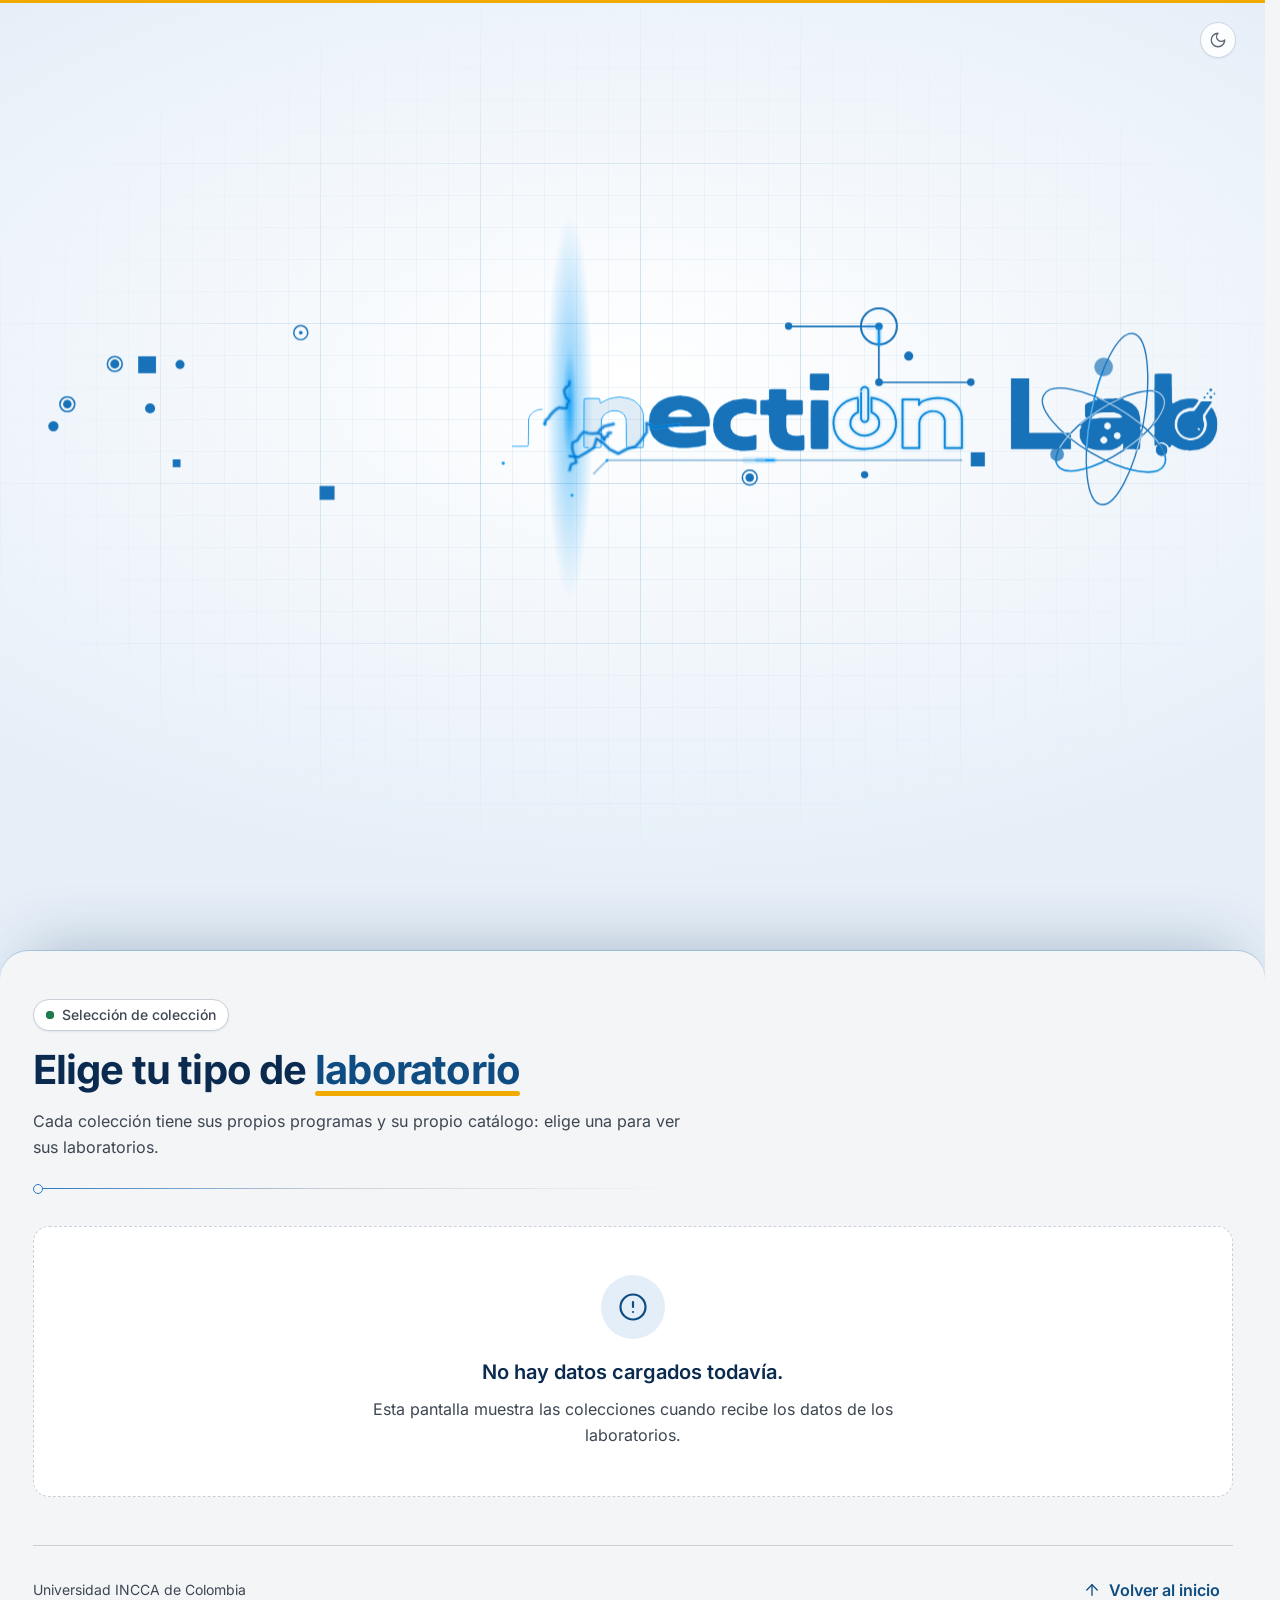
==== commit 3704fbac: "Visor 2.0.0: mismo diseno, menos CPU y menos datos - Logo en tres capas: SVG quieto, canvas con elec" ====
--- a/index.html
+++ b/index.html
@@ -10,22 +10,22 @@
   <meta name="theme-color" media="(prefers-color-scheme: dark)" content="#060F1E" />
   <link rel="icon" href="data:," />
   <!-- Tema guardado: va antes del CSS para que no parpadee -->
-  <script src="./assets/js/tema-init.js"></script>
+  <script src="./assets/js/tema-init.js?v=2.0.0"></script>
   <link rel="preload" href="./assets/fonts/inter-latin-wght-normal.woff2" as="font" type="font/woff2" crossorigin />
   <link rel="preload" href="./assets/fonts/jetbrains-mono-latin-wght-normal.woff2" as="font" type="font/woff2" crossorigin />
-  <link rel="stylesheet" href="./assets/css/styles.css" />
-  <link rel="stylesheet" href="./assets/css/logo-intro.css" />
-  <link rel="stylesheet" href="./assets/css/index-styles.css" />
+  <link rel="stylesheet" href="./assets/css/styles.css?v=2.0.0" />
+  <link rel="stylesheet" href="./assets/css/logo-intro.css?v=2.0.0" />
+  <link rel="stylesheet" href="./assets/css/index-styles.css?v=2.0.0" />
 </head>
 <body>
   <noscript>
     <div class="noscript-full">Esta página necesita JavaScript habilitado.</div>
   </noscript>
   <main id="app"><!-- todo el contenido lo inyecta assets/js/index-main.js --></main>
-  <script src="./assets/js/visor-ui.js"></script>
+  <script src="./assets/js/visor-ui.js?v=2.0.0"></script>
   <!-- Intro del logo (opcional): geometría vectorial generada + animación. Sin estos dos, la pantalla muestra solo el selector. -->
-  <script src="./assets/js/logo-intro-svg.js"></script>
-  <script src="./assets/js/logo-intro.js"></script>
-  <script src="./assets/js/index-main.js"></script>
+  <script src="./assets/js/logo-intro-svg.js?v=2.0.0"></script>
+  <script src="./assets/js/logo-intro.js?v=2.0.0"></script>
+  <script src="./assets/js/index-main.js?v=2.0.0"></script>
 </body>
 </html>
--- a/assets/css/styles.css
+++ b/assets/css/styles.css
@@ -2482,6 +2482,18 @@
   50% { opacity: 1; transform: scale(1); }
 }
 
+/* Animaciones ambientales fuera de pantalla: en pausa (la clase la pone
+   VisorUI.pausarFueraDeVista en visor-ui.js). !important: tiene que ganarle
+   a la animacion declarada en cada componente. */
+.anim-pausa,
+.anim-pausa *,
+.anim-pausa::before,
+.anim-pausa::after,
+.anim-pausa *::before,
+.anim-pausa *::after {
+  animation-play-state: paused !important;
+}
+
 /* 21. Movimiento reducido (DESIGN.md §6) --------------------------------
    !important justificado: es la única forma de anular de forma global las
    animaciones y transiciones declaradas en cada componente. */
--- a/assets/css/logo-intro.css
+++ b/assets/css/logo-intro.css
@@ -161,6 +161,12 @@
   background: radial-gradient(70% 60% at 50% 46%, color-mix(in srgb, var(--il-accent) 34%, transparent), transparent 70%);
 }
 
+/* La hoja de colecciones tapa el escenario por completo: no se pinta (las
+   animaciones ademas quedan en pausa, ver pausar() en logo-intro.js). */
+.intro.is-cubierto .intro__stage {
+  visibility: hidden;
+}
+
 .intro.is-oculto .intro__scan,
 .intro.is-oculto .intro__cue-in,
 .intro.is-oculto .intro__cue-mouse i,
@@ -223,6 +229,7 @@
 }
 
 .intro__logo {
+  position: relative;
   width: 100%;
 }
 
@@ -379,6 +386,32 @@
   max-height: 52svh;
   overflow: visible;
   filter: var(--il-halo);
+  /* Cada capa en su propia capa de composicion: lo que se mueve encima no
+     obliga a volver a rasterizar el logo quieto (mascaras y halo). */
+  will-change: transform;
+}
+
+/* Capas que arma logo-intro.js sobre el logo, con el mismo encuadre:
+   - .il-efectos: canvas con electrones y colas, pulsos, ondas y destellos
+     de nodos (colores: --il-logo, --il-accent y --il-hot; grosores y
+     opacidades de siempre, ver CAPAS_PULSO en logo-intro.js). Su posicion y
+     tamano los fija el script (incluye un margen alrededor del viewBox).
+   - .il-capa: SVG con el boton "on", el frente de energia, los rayos y el
+     brillo. */
+.il-efectos {
+  position: absolute;
+  display: block;
+  pointer-events: none;
+  filter: var(--il-halo);
+  will-change: transform;
+}
+
+.il-capa {
+  position: absolute;
+  inset: 0;
+  height: 100%;
+  max-height: none;
+  pointer-events: none;
 }
 
 /* Estado base = logo completo. La intro solo lo "construye" mientras el
@@ -435,20 +468,6 @@
   stroke-dasharray: 1 1;
 }
 
-.il-tail {
-  fill: none;
-  stroke: var(--il-accent);
-  stroke-width: 1.1;
-  stroke-linecap: round;
-  opacity: 0;
-}
-
-.il-electron {
-  fill: var(--il-logo);
-  transform-box: fill-box;
-  transform-origin: center;
-}
-
 .il-gear {
   transform-origin: 158.62px 80.32px;
 }
@@ -460,31 +479,11 @@
   opacity: 0;
 }
 
-/* Efectos dibujados por logo-intro.js: pulsos por los circuitos, ondas,
-   frente de energía y rayos. */
+/* Efectos dibujados por logo-intro.js en el SVG de arriba: frente de
+   energia y rayos (pulsos y ondas van en el canvas .il-efectos). */
 .il-front {
   fill: url(#il-fg);
   opacity: 0;
-  pointer-events: none;
-}
-
-.il-pulse {
-  fill: none;
-  stroke: var(--il-accent);
-  stroke-linecap: round;
-}
-
-.il-pulse--halo { stroke-width: 4.4; opacity: .13; }
-.il-pulse--mid { stroke-width: 2.6; opacity: .3; }
-.il-pulse--core { stroke: var(--il-hot); stroke-width: 1.2; }
-
-.il-ping {
-  fill: none;
-  stroke: var(--il-accent);
-  stroke-width: 1;
-  vector-effect: non-scaling-stroke;
-  transform-box: fill-box;
-  transform-origin: center;
   pointer-events: none;
 }
 
@@ -508,6 +507,7 @@
 
 /* Equipos lentos (logo-intro.js lo activa solo): sin brillos con filtro */
 .is-ligero .il-svg,
+.is-ligero .il-efectos,
 .is-ligero .il-bolts { filter: none; }
 
 .il-spark {
@@ -522,10 +522,10 @@
 .il-play .il-trace,
 .il-play .il-neon { animation: il-trazo var(--t, .8s) linear var(--d, 0s) backwards; }
 .il-play .il-orbit { animation: il-trazo 1.1s cubic-bezier(.5, 0, .3, 1) var(--d, 0s) backwards; }
-.il-play .il-node,
-.il-play .il-electron { animation: il-brotar .5s cubic-bezier(.3, 1.7, .5, 1) var(--d, 0s) backwards; }
+.il-play .il-node { animation: il-brotar .5s cubic-bezier(.3, 1.7, .5, 1) var(--d, 0s) backwards; }
 .il-play .il-on-glow path { animation: il-encender 1.8s ease-out 2.95s both, il-respirar 3.4s ease-in-out 4.75s infinite; }
-.il-play .il-svg { animation: il-destello .9s ease-out 2.95s backwards; }
+.il-play .il-svg,
+.il-play .il-efectos { animation: il-destello .9s ease-out 2.95s backwards; }
 
 /* Logo completo al instante (volver a la pantalla o mover el scroll antes de
    que termine la intro): sin entrada, pero el botón "on" sigue respirando. */
@@ -535,8 +535,8 @@
 .il-saltar .il-neon,
 .il-saltar .il-orbit,
 .il-saltar .il-node,
-.il-saltar .il-electron,
-.il-saltar .il-svg { animation: none; }
+.il-saltar .il-svg,
+.il-saltar .il-efectos { animation: none; }
 .il-saltar .il-on-glow path { animation: il-respirar 3.4s ease-in-out infinite; }
 
 .il-surge { animation: il-destello .8s ease-out; }
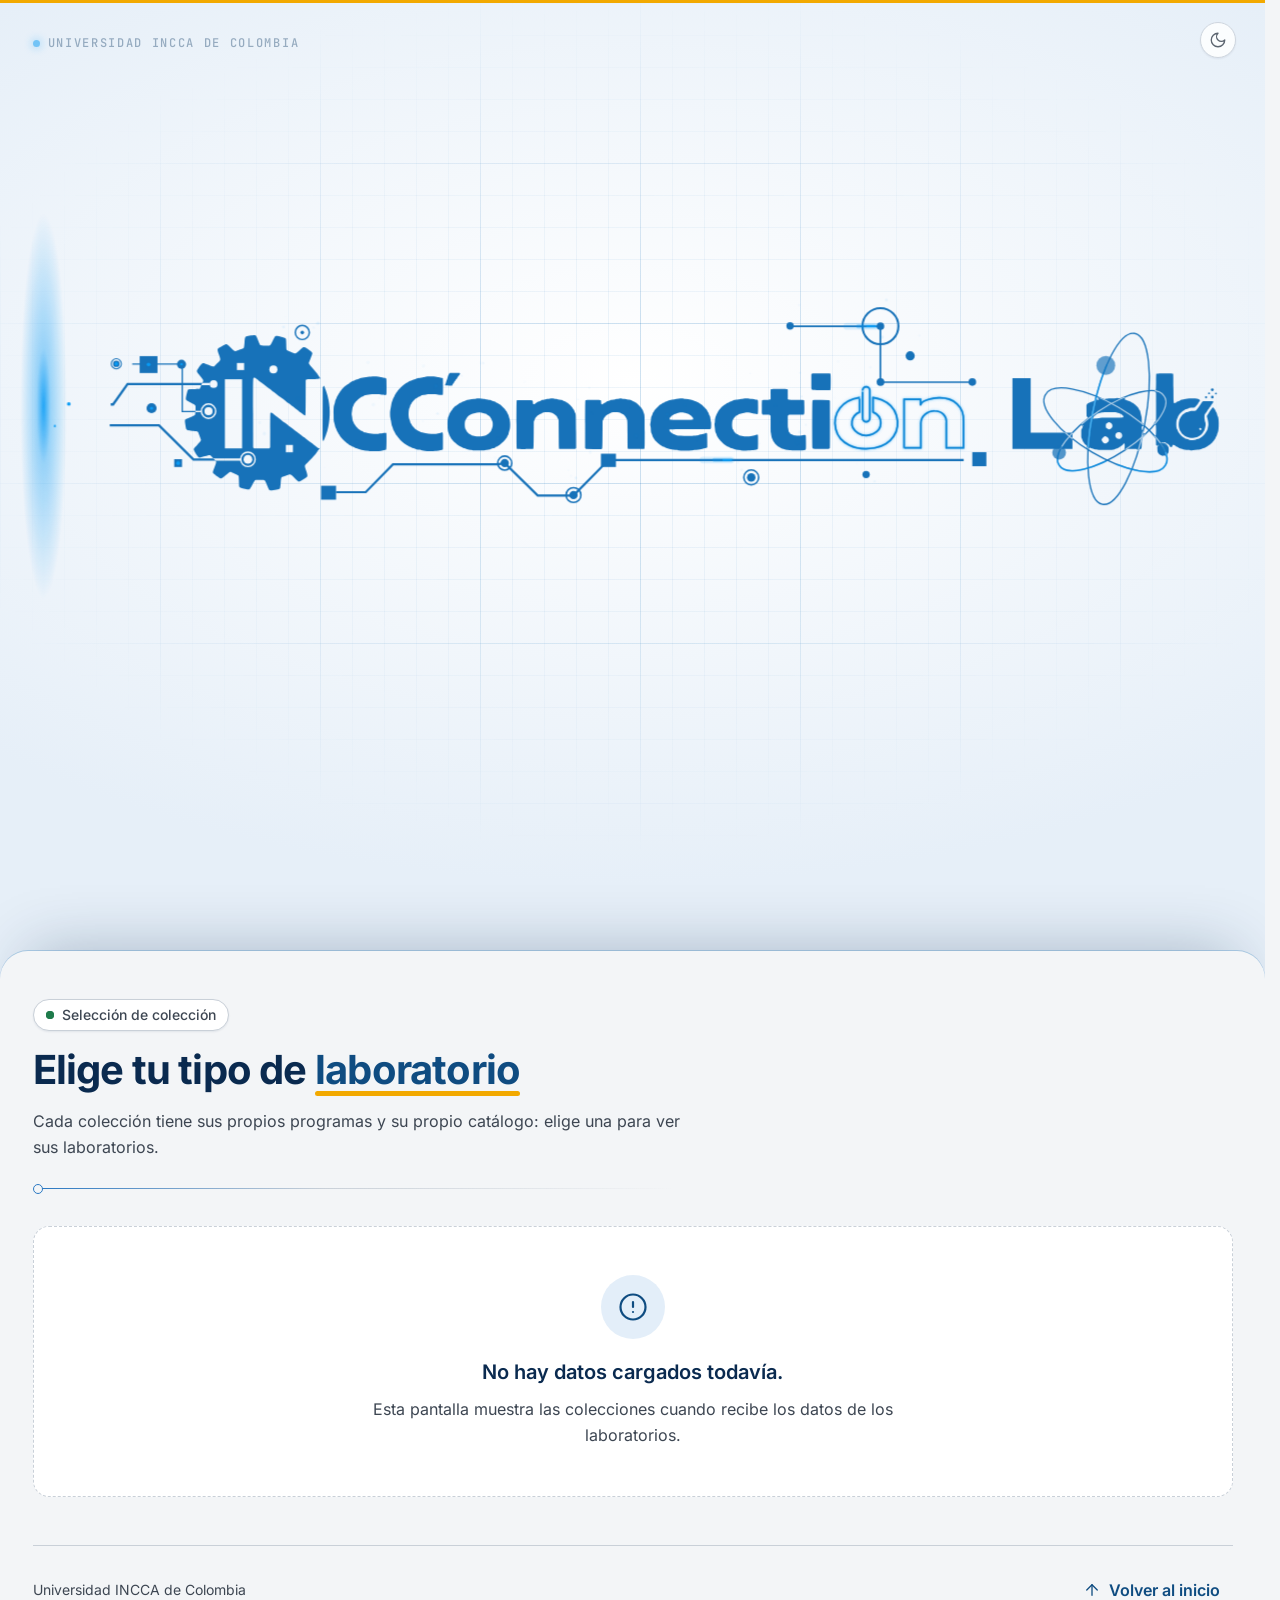
==== commit c8a3014b: "Visor 2.1.0: videos de Drive adaptados a celular El reproductor /preview de Drive no es responsive p" ====
--- a/index.html
+++ b/index.html
@@ -10,22 +10,22 @@
   <meta name="theme-color" media="(prefers-color-scheme: dark)" content="#060F1E" />
   <link rel="icon" href="data:," />
   <!-- Tema guardado: va antes del CSS para que no parpadee -->
-  <script src="./assets/js/tema-init.js?v=2.0.0"></script>
+  <script src="./assets/js/tema-init.js?v=2.1.0"></script>
   <link rel="preload" href="./assets/fonts/inter-latin-wght-normal.woff2" as="font" type="font/woff2" crossorigin />
   <link rel="preload" href="./assets/fonts/jetbrains-mono-latin-wght-normal.woff2" as="font" type="font/woff2" crossorigin />
-  <link rel="stylesheet" href="./assets/css/styles.css?v=2.0.0" />
-  <link rel="stylesheet" href="./assets/css/logo-intro.css?v=2.0.0" />
-  <link rel="stylesheet" href="./assets/css/index-styles.css?v=2.0.0" />
+  <link rel="stylesheet" href="./assets/css/styles.css?v=2.1.0" />
+  <link rel="stylesheet" href="./assets/css/logo-intro.css?v=2.1.0" />
+  <link rel="stylesheet" href="./assets/css/index-styles.css?v=2.1.0" />
 </head>
 <body>
   <noscript>
     <div class="noscript-full">Esta página necesita JavaScript habilitado.</div>
   </noscript>
   <main id="app"><!-- todo el contenido lo inyecta assets/js/index-main.js --></main>
-  <script src="./assets/js/visor-ui.js?v=2.0.0"></script>
+  <script src="./assets/js/visor-ui.js?v=2.1.0"></script>
   <!-- Intro del logo (opcional): geometría vectorial generada + animación. Sin estos dos, la pantalla muestra solo el selector. -->
-  <script src="./assets/js/logo-intro-svg.js?v=2.0.0"></script>
-  <script src="./assets/js/logo-intro.js?v=2.0.0"></script>
-  <script src="./assets/js/index-main.js?v=2.0.0"></script>
+  <script src="./assets/js/logo-intro-svg.js?v=2.1.0"></script>
+  <script src="./assets/js/logo-intro.js?v=2.1.0"></script>
+  <script src="./assets/js/index-main.js?v=2.1.0"></script>
 </body>
 </html>
--- a/assets/css/styles.css
+++ b/assets/css/styles.css
@@ -2146,6 +2146,183 @@
   color: var(--incca-gold-500);
 }
 
+/* Acciones bajo el reproductor: abrir en Drive siempre a mano (en celular el
+   boton de la columna lateral queda debajo de la descripcion) y una nota por
+   si Google pide acceso o el video no carga. */
+.video-actions {
+  display: flex;
+  flex-wrap: wrap;
+  align-items: center;
+  gap: var(--incca-space-3) var(--incca-space-4);
+  margin-top: var(--incca-space-4);
+}
+
+.video-nota {
+  display: flex;
+  align-items: flex-start;
+  gap: var(--incca-space-2);
+  flex: 1 1 220px;
+  margin: 0;
+  color: var(--tema-texto-2);
+  font-size: var(--incca-text-caption);
+  line-height: 1.5;
+}
+
+.video-nota .icon {
+  flex: none;
+  width: 16px;
+  height: 16px;
+  margin-top: 2px;
+}
+
+/* Fachada (celular + Drive): poster y play; el reproductor se abre en
+   .video-capa. Ver el comentario de video-main.js. */
+.video-fachada {
+  position: absolute;
+  inset: 0;
+  display: flex;
+  align-items: center;
+  justify-content: center;
+  width: 100%;
+  margin: 0;
+  padding: 0;
+  border: 0;
+  overflow: hidden;
+  background: linear-gradient(135deg, var(--incca-primary-700, #0B3A6B), var(--incca-primary-900));
+  color: var(--incca-white);
+  cursor: pointer;
+  -webkit-tap-highlight-color: transparent;
+}
+
+.video-fachada__img {
+  position: absolute;
+  inset: 0;
+  width: 100%;
+  height: 100%;
+  object-fit: cover;
+}
+
+.video-fachada__play {
+  position: relative;
+  display: flex;
+  align-items: center;
+  justify-content: center;
+  width: 64px;
+  height: 64px;
+  border-radius: 50%;
+  background: var(--incca-gold-500);
+  color: var(--incca-primary-900);
+  box-shadow: 0 8px 24px rgba(2, 8, 24, .45);
+  transition: transform .15s var(--incca-ease);
+}
+
+.video-fachada__play .icon {
+  width: 26px;
+  height: 26px;
+  margin-left: 3px;
+}
+
+.video-fachada:active .video-fachada__play {
+  transform: scale(.94);
+}
+
+.video-fachada__hint {
+  position: absolute;
+  left: 0;
+  right: 0;
+  bottom: 0;
+  padding: var(--incca-space-5) var(--incca-space-3) var(--incca-space-3);
+  background: linear-gradient(transparent, rgba(2, 8, 24, .78));
+  font-size: var(--incca-text-caption);
+  font-weight: 600;
+  text-align: center;
+}
+
+/* Capa a pantalla completa con el reproductor (celular + Drive). Cubre el
+   viewport del visor; el marco ocupa todo el alto que sobra bajo la barra,
+   que es lo que Drive necesita para dibujar su interfaz completa. */
+.video-capa {
+  position: fixed;
+  inset: 0;
+  z-index: 1000;
+  display: flex;
+  flex-direction: column;
+  background: #060F1E;
+  color: var(--incca-white);
+}
+
+.video-capa__barra {
+  display: flex;
+  flex: none;
+  align-items: center;
+  gap: var(--incca-space-2);
+  min-height: 56px;
+  padding: var(--incca-space-2) var(--incca-space-3);
+  padding-left: max(var(--incca-space-3), env(safe-area-inset-left));
+  padding-right: max(var(--incca-space-3), env(safe-area-inset-right));
+  background: var(--incca-primary-900);
+}
+
+.video-capa__titulo {
+  flex: 1 1 auto;
+  min-width: 0;
+  margin: 0;
+  overflow: hidden;
+  font-size: var(--incca-text-small);
+  font-weight: 600;
+  line-height: 1.3;
+  text-overflow: ellipsis;
+  white-space: nowrap;
+}
+
+.video-capa__drive {
+  flex: none;
+  min-height: 40px;
+  padding-block: 0;
+}
+
+.video-capa__cerrar {
+  display: flex;
+  flex: none;
+  align-items: center;
+  justify-content: center;
+  width: 44px;
+  height: 44px;
+  padding: 0;
+  border: 1px solid rgba(255, 255, 255, .35);
+  border-radius: 50%;
+  background: transparent;
+  color: var(--incca-white);
+  cursor: pointer;
+  -webkit-tap-highlight-color: transparent;
+}
+
+.video-capa__marco {
+  position: relative;
+  flex: 1 1 auto;
+  min-height: 0;
+  padding-bottom: env(safe-area-inset-bottom);
+  background: #000;
+}
+
+.video-capa__marco iframe {
+  position: absolute;
+  inset: 0;
+  width: 100%;
+  height: 100%;
+  border: 0;
+}
+
+.video-capa__marco .loader {
+  position: absolute;
+  inset: 0;
+  padding: var(--incca-space-4);
+}
+
+html.video-capa-abierta {
+  overflow: hidden;
+}
+
 .video-section {
   margin-top: var(--incca-space-6);
 }
